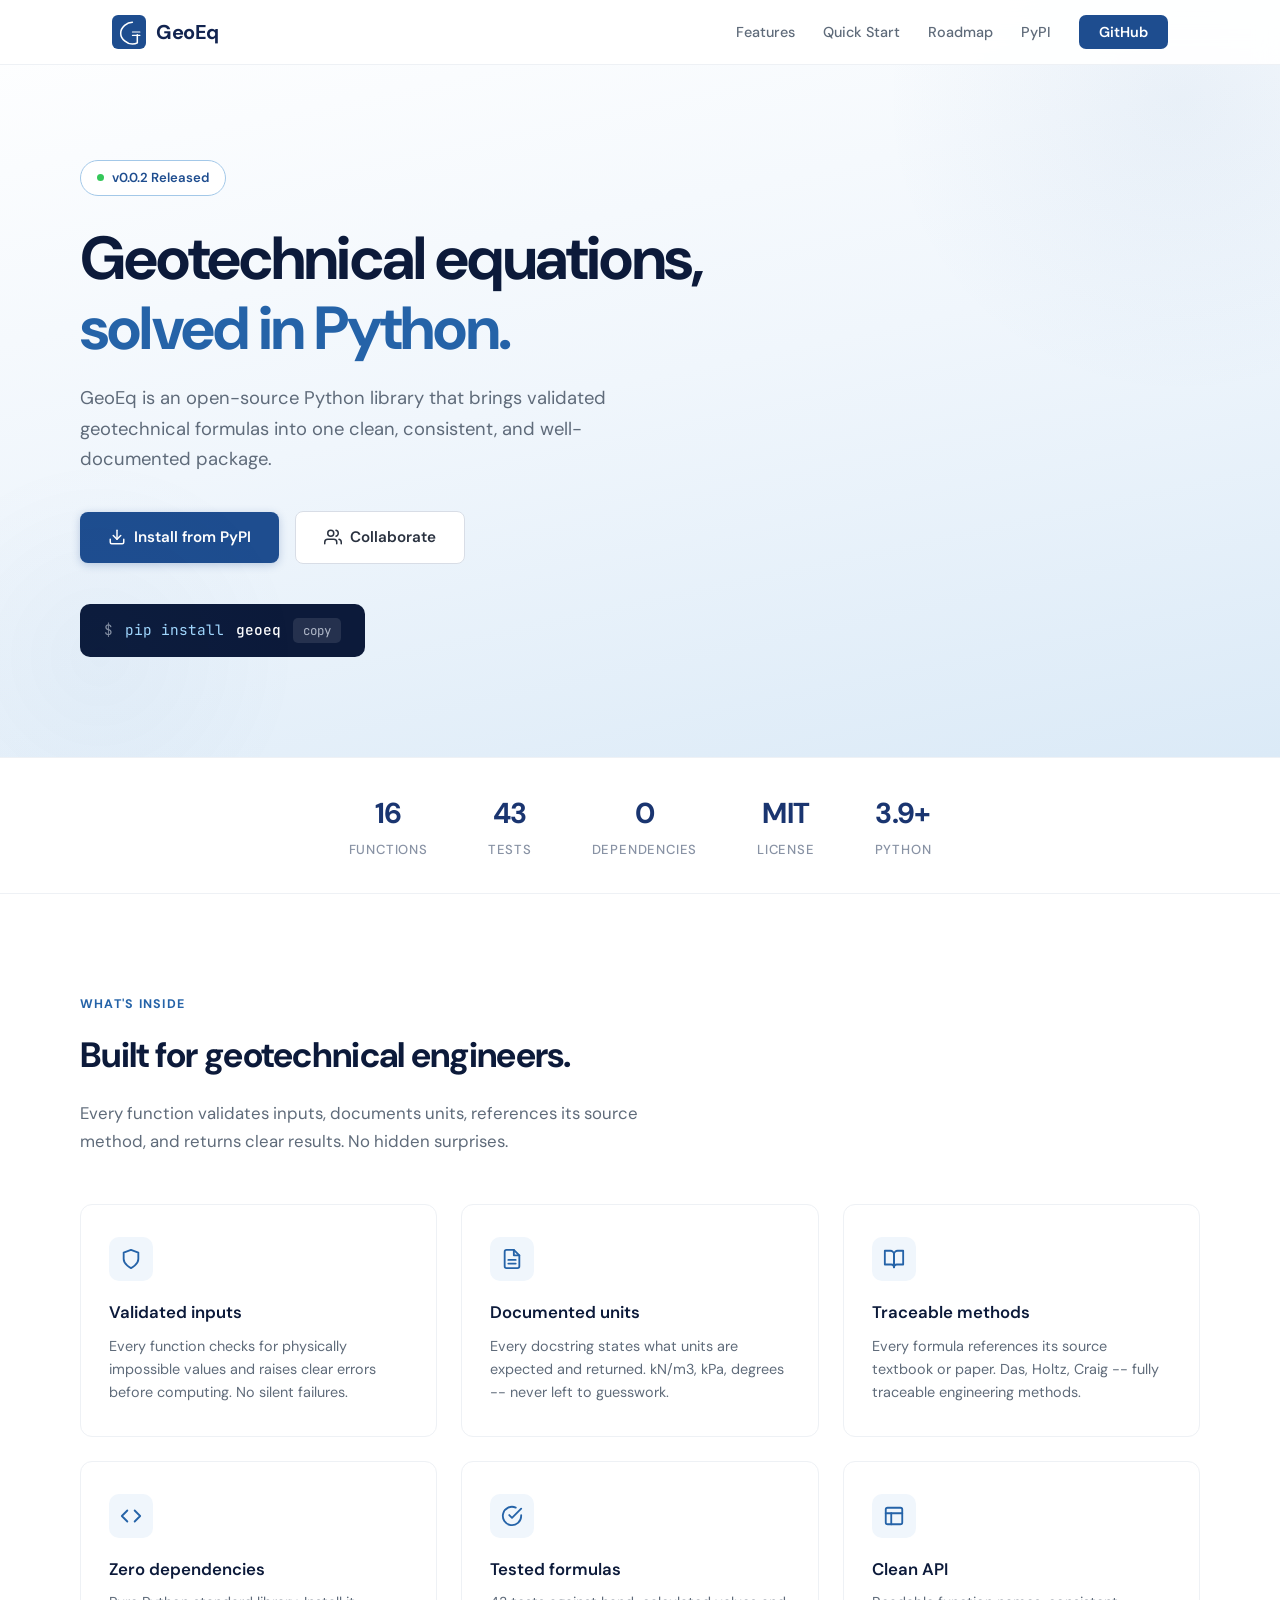
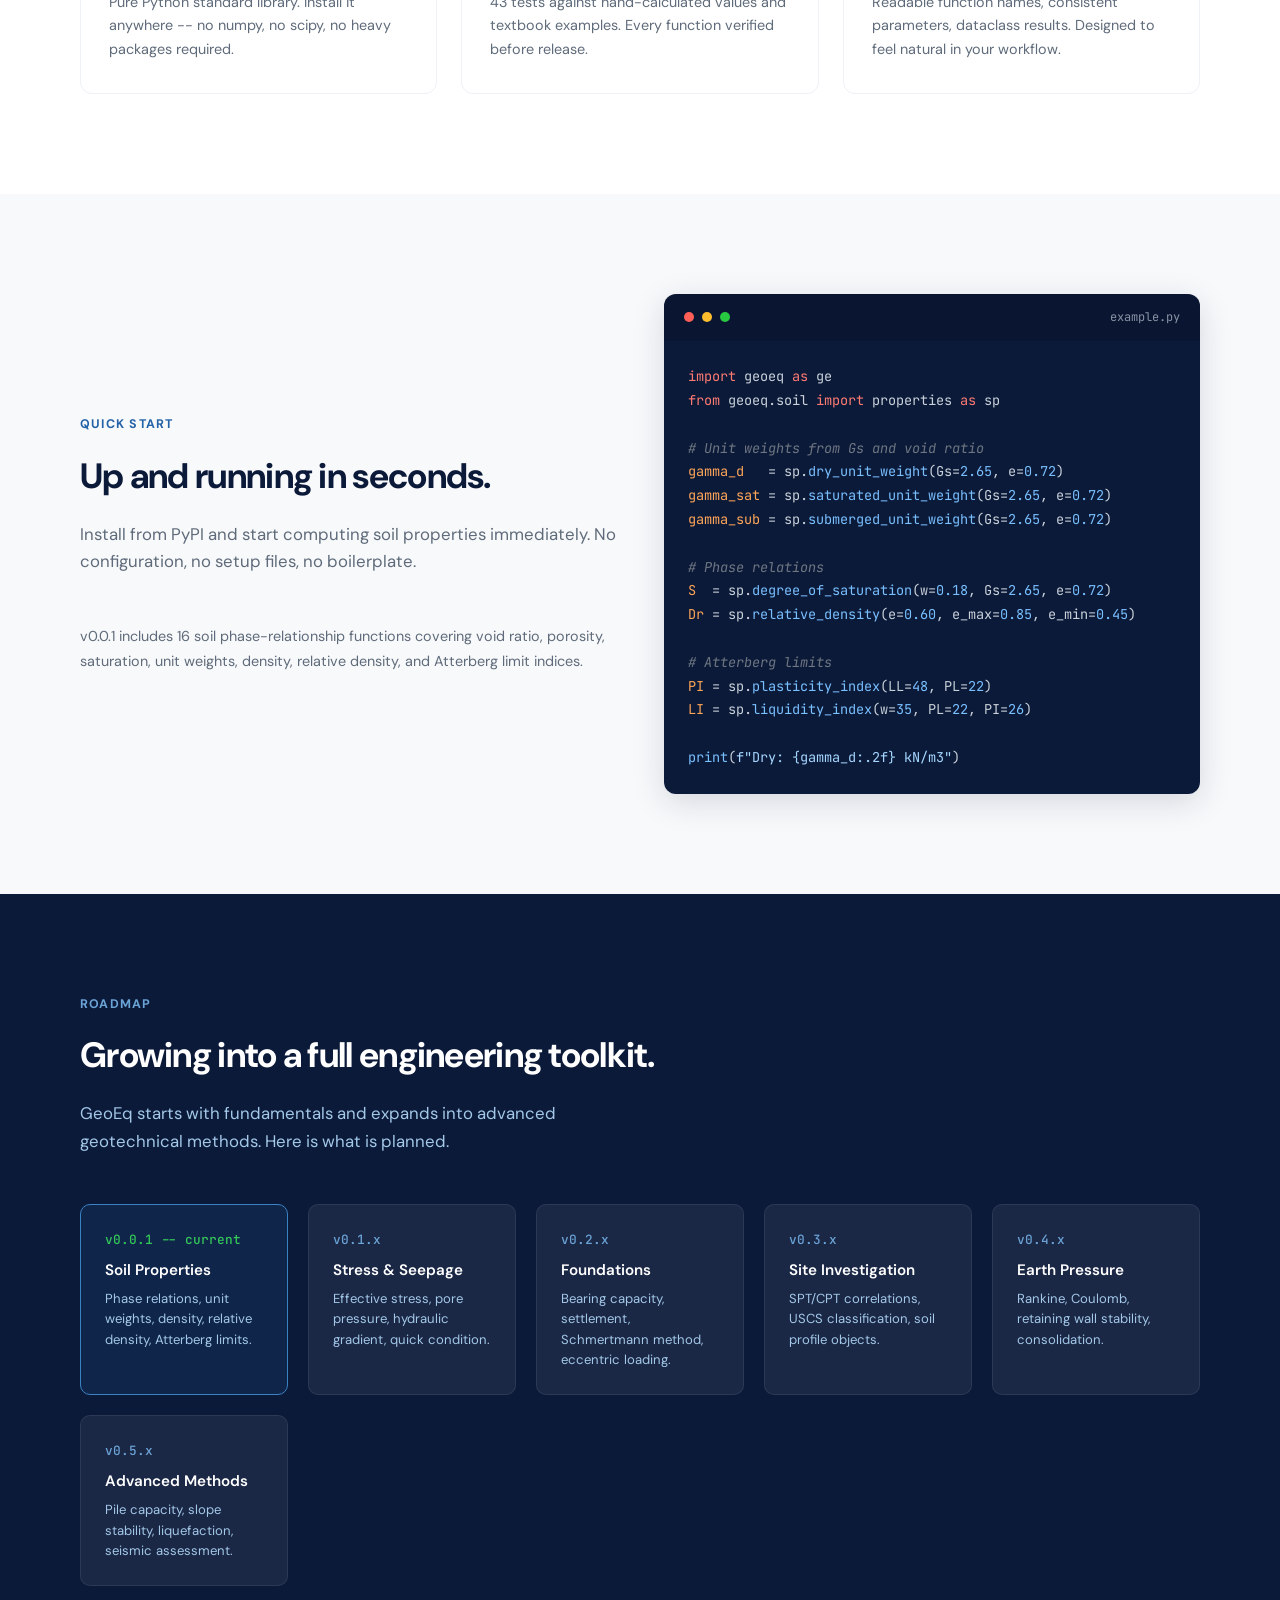
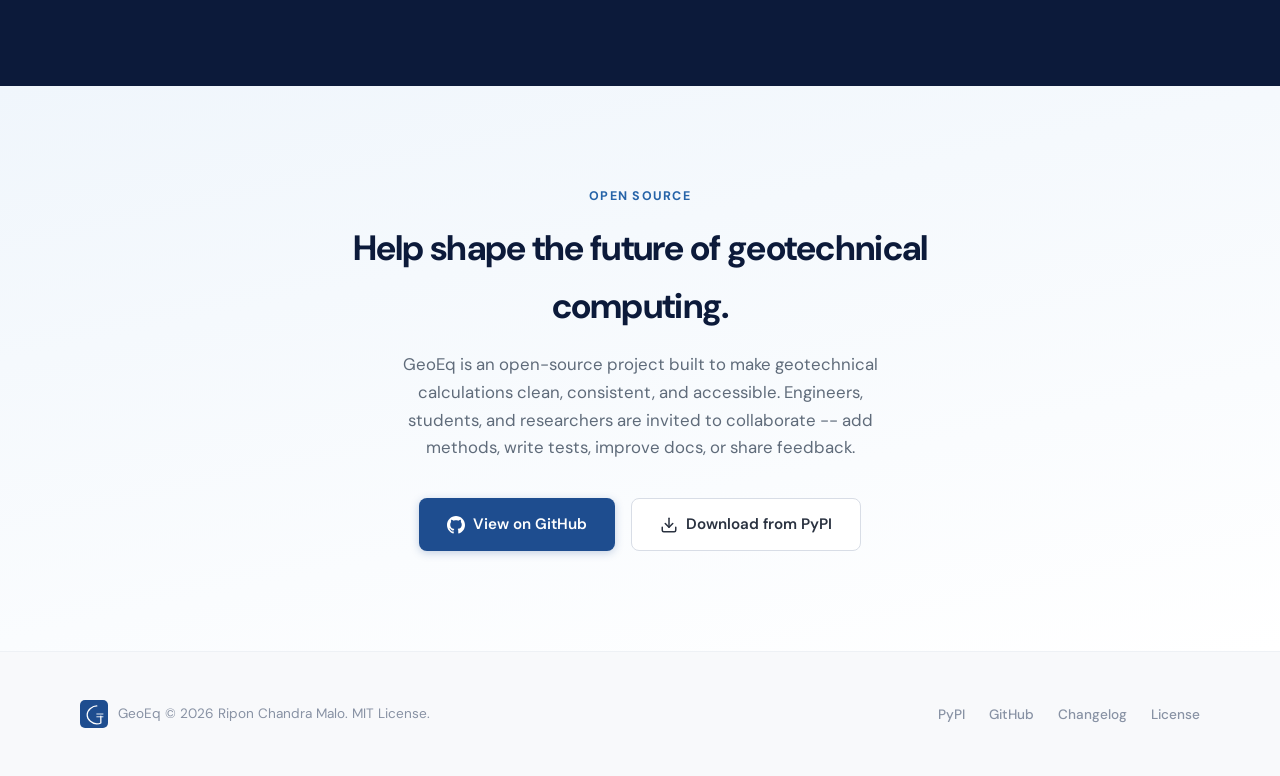
==== index.html @ ddcec837 "Add files via upload" ====
<!DOCTYPE html>
<html lang="en">

<head>
    <meta charset="UTF-8">
    <meta name="viewport" content="width=device-width, initial-scale=1.0">
    <title>GeoEq - Geotechnical Engineering Calculations for Python</title>
    <meta name="description"
        content="GeoEq is an open-source Python library for geotechnical engineering calculations. Soil properties, bearing capacity, settlement, and more.">
    <link rel="preconnect" href="https://fonts.googleapis.com">
    <link rel="preconnect" href="https://fonts.gstatic.com" crossorigin>
    <link
        href="https://fonts.googleapis.com/css2?family=DM+Sans:ital,opsz,wght@0,9..40,300;0,9..40,400;0,9..40,500;0,9..40,600;0,9..40,700;1,9..40,400&family=JetBrains+Mono:wght@400;500&display=swap"
        rel="stylesheet">
    <style>
        *,
        *::before,
        *::after {
            margin: 0;
            padding: 0;
            box-sizing: border-box;
        }

        :root {
            --blue-900: #0c1a3a;
            --blue-800: #122450;
            --blue-700: #1a3570;
            --blue-600: #1e4d8f;
            --blue-500: #2563a8;
            --blue-400: #3b82c4;
            --blue-300: #6ba3d6;
            --blue-200: #a3c8e8;
            --blue-100: #dbeaf7;
            --blue-50: #f0f6fc;
            --white: #ffffff;
            --gray-50: #f8f9fb;
            --gray-100: #eef1f5;
            --gray-200: #d8dde6;
            --gray-300: #b0b8c8;
            --gray-400: #8892a4;
            --gray-500: #5f6b7a;
            --gray-600: #3d4856;
            --gray-700: #2a3240;
            --gray-800: #1a2030;
            --accent: #e8a825;
            --font-body: 'DM Sans', sans-serif;
            --font-mono: 'JetBrains Mono', monospace;
        }

        html {
            scroll-behavior: smooth;
        }

        body {
            font-family: var(--font-body);
            color: var(--gray-700);
            background: var(--white);
            line-height: 1.65;
            -webkit-font-smoothing: antialiased;
        }

        /* ---- NAV ---- */
        .nav {
            position: fixed;
            top: 0;
            left: 0;
            right: 0;
            z-index: 100;
            background: rgba(255, 255, 255, 0.92);
            backdrop-filter: blur(12px);
            border-bottom: 1px solid var(--gray-100);
            transition: box-shadow 0.3s;
        }

        .nav.scrolled {
            box-shadow: 0 1px 12px rgba(0, 0, 0, 0.06);
        }

        .nav-inner {
            max-width: 1120px;
            margin: 0 auto;
            padding: 0 32px;
            height: 64px;
            display: flex;
            align-items: center;
            justify-content: space-between;
        }

        .nav-logo {
            display: flex;
            align-items: center;
            gap: 10px;
            text-decoration: none;
            color: var(--blue-800);
        }

        .nav-logo-icon {
            width: 34px;
            height: 34px;
        }

        .nav-logo-text {
            font-size: 1.25rem;
            font-weight: 700;
            letter-spacing: -0.02em;
        }

        .nav-links {
            display: flex;
            align-items: center;
            gap: 28px;
            list-style: none;
        }

        .nav-links a {
            text-decoration: none;
            color: var(--gray-500);
            font-size: 0.9rem;
            font-weight: 500;
            transition: color 0.2s;
        }

        .nav-links a:hover {
            color: var(--blue-600);
        }

        .nav-links .btn-nav {
            background: var(--blue-600);
            color: var(--white);
            padding: 8px 20px;
            border-radius: 7px;
            font-weight: 600;
            transition: background 0.2s;
        }

        .nav-links .btn-nav:hover {
            background: var(--blue-700);
            color: var(--white);
        }

        .mobile-toggle {
            display: none;
            background: none;
            border: none;
            cursor: pointer;
            padding: 8px;
        }

        .mobile-toggle span {
            display: block;
            width: 22px;
            height: 2px;
            background: var(--gray-600);
            margin: 5px 0;
            transition: 0.3s;
        }

        /* ---- HERO ---- */
        .hero {
            padding: 160px 32px 100px;
            background: linear-gradient(168deg, var(--white) 0%, var(--blue-50) 50%, var(--blue-100) 100%);
            position: relative;
            overflow: hidden;
        }

        .hero::before {
            content: '';
            position: absolute;
            top: -200px;
            right: -200px;
            width: 600px;
            height: 600px;
            background: radial-gradient(circle, rgba(37, 99, 168, 0.06) 0%, transparent 70%);
            pointer-events: none;
        }

        .hero::after {
            content: '';
            position: absolute;
            bottom: -100px;
            left: -100px;
            width: 400px;
            height: 400px;
            background: radial-gradient(circle, rgba(37, 99, 168, 0.04) 0%, transparent 70%);
            pointer-events: none;
        }

        .hero-inner {
            max-width: 1120px;
            margin: 0 auto;
            position: relative;
        }

        .hero-badge {
            display: inline-flex;
            align-items: center;
            gap: 8px;
            background: var(--white);
            border: 1px solid var(--blue-200);
            color: var(--blue-600);
            font-size: 0.82rem;
            font-weight: 600;
            padding: 6px 16px;
            border-radius: 100px;
            margin-bottom: 28px;
            animation: fadeUp 0.6s ease both;
        }

        .hero-badge .dot {
            width: 7px;
            height: 7px;
            background: #34c759;
            border-radius: 50%;
            animation: pulse 2s infinite;
        }

        @keyframes pulse {

            0%,
            100% {
                opacity: 1;
            }

            50% {
                opacity: 0.4;
            }
        }

        .hero h1 {
            font-size: clamp(2.4rem, 5vw, 3.8rem);
            font-weight: 700;
            color: var(--blue-900);
            line-height: 1.15;
            letter-spacing: -0.03em;
            max-width: 700px;
            margin-bottom: 20px;
            animation: fadeUp 0.6s 0.1s ease both;
        }

        .hero h1 span {
            color: var(--blue-500);
        }

        .hero-sub {
            font-size: 1.15rem;
            color: var(--gray-500);
            max-width: 540px;
            margin-bottom: 36px;
            animation: fadeUp 0.6s 0.2s ease both;
        }

        .hero-actions {
            display: flex;
            align-items: center;
            gap: 16px;
            flex-wrap: wrap;
            animation: fadeUp 0.6s 0.3s ease both;
        }

        .btn {
            display: inline-flex;
            align-items: center;
            gap: 8px;
            padding: 13px 28px;
            border-radius: 8px;
            font-family: var(--font-body);
            font-size: 0.95rem;
            font-weight: 600;
            text-decoration: none;
            cursor: pointer;
            border: none;
            transition: all 0.2s;
        }

        .btn-primary {
            background: var(--blue-600);
            color: var(--white);
            box-shadow: 0 2px 8px rgba(30, 77, 143, 0.25);
        }

        .btn-primary:hover {
            background: var(--blue-700);
            box-shadow: 0 4px 16px rgba(30, 77, 143, 0.3);
            transform: translateY(-1px);
        }

        .btn-secondary {
            background: var(--white);
            color: var(--gray-700);
            border: 1px solid var(--gray-200);
        }

        .btn-secondary:hover {
            border-color: var(--blue-300);
            color: var(--blue-600);
        }

        .btn svg {
            width: 18px;
            height: 18px;
        }

        .hero-install {
            margin-top: 40px;
            animation: fadeUp 0.6s 0.4s ease both;
        }

        .install-box {
            display: inline-flex;
            align-items: center;
            gap: 12px;
            background: var(--blue-900);
            color: var(--blue-200);
            padding: 14px 24px;
            border-radius: 10px;
            font-family: var(--font-mono);
            font-size: 0.9rem;
            cursor: pointer;
            transition: all 0.2s;
            position: relative;
        }

        .install-box:hover {
            background: var(--blue-800);
        }

        .install-box .prompt {
            color: var(--gray-400);
            user-select: none;
        }

        .install-box .cmd {
            color: #a3d9ff;
        }

        .install-box .pkg {
            color: var(--white);
            font-weight: 500;
        }

        .copy-btn {
            background: rgba(255, 255, 255, 0.1);
            border: none;
            color: var(--gray-300);
            padding: 4px 10px;
            border-radius: 5px;
            font-family: var(--font-mono);
            font-size: 0.78rem;
            cursor: pointer;
            transition: all 0.2s;
        }

        .copy-btn:hover {
            background: rgba(255, 255, 255, 0.2);
            color: var(--white);
        }

        .copy-btn.copied {
            color: #34c759;
        }

        /* ---- STATS BAR ---- */
        .stats-bar {
            background: var(--white);
            border-top: 1px solid var(--gray-100);
            border-bottom: 1px solid var(--gray-100);
            padding: 32px;
        }

        .stats-inner {
            max-width: 1120px;
            margin: 0 auto;
            display: flex;
            justify-content: center;
            gap: 60px;
            flex-wrap: wrap;
        }

        .stat-item {
            text-align: center;
        }

        .stat-value {
            font-size: 1.8rem;
            font-weight: 700;
            color: var(--blue-700);
            letter-spacing: -0.02em;
        }

        .stat-label {
            font-size: 0.82rem;
            color: var(--gray-400);
            font-weight: 500;
            margin-top: 2px;
            text-transform: uppercase;
            letter-spacing: 0.06em;
        }

        /* ---- SECTIONS ---- */
        .section {
            padding: 100px 32px;
        }

        .section-inner {
            max-width: 1120px;
            margin: 0 auto;
        }

        .section-label {
            font-size: 0.78rem;
            font-weight: 700;
            color: var(--blue-500);
            text-transform: uppercase;
            letter-spacing: 0.1em;
            margin-bottom: 12px;
        }

        .section-title {
            font-size: clamp(1.6rem, 3vw, 2.2rem);
            font-weight: 700;
            color: var(--blue-900);
            letter-spacing: -0.02em;
            margin-bottom: 16px;
        }

        .section-desc {
            font-size: 1.05rem;
            color: var(--gray-500);
            max-width: 580px;
            margin-bottom: 48px;
        }

        /* ---- CODE EXAMPLE ---- */
        .code-section {
            background: var(--gray-50);
        }

        .code-grid {
            display: grid;
            grid-template-columns: 1fr 1fr;
            gap: 48px;
            align-items: center;
        }

        .code-block {
            background: var(--blue-900);
            border-radius: 12px;
            overflow: hidden;
            box-shadow: 0 8px 32px rgba(12, 26, 58, 0.15);
        }

        .code-header {
            display: flex;
            align-items: center;
            gap: 8px;
            padding: 14px 20px;
            background: rgba(0, 0, 0, 0.15);
        }

        .code-dot {
            width: 10px;
            height: 10px;
            border-radius: 50%;
        }

        .code-dot.r {
            background: #ff5f57;
        }

        .code-dot.y {
            background: #ffbd2e;
        }

        .code-dot.g {
            background: #28c840;
        }

        .code-header span {
            margin-left: auto;
            font-family: var(--font-mono);
            font-size: 0.75rem;
            color: var(--gray-400);
        }

        .code-body {
            padding: 24px;
            font-family: var(--font-mono);
            font-size: 0.85rem;
            line-height: 1.75;
            color: #c9d1d9;
            overflow-x: auto;
        }

        .code-body .kw {
            color: #ff7b72;
        }

        .code-body .fn {
            color: #79c0ff;
        }

        .code-body .str {
            color: #a5d6ff;
        }

        .code-body .num {
            color: #79c0ff;
        }

        .code-body .cm {
            color: #6e7681;
            font-style: italic;
        }

        .code-body .op {
            color: #c9d1d9;
        }

        .code-body .var {
            color: #ffa657;
        }

        /* ---- FEATURES ---- */
        .features-grid {
            display: grid;
            grid-template-columns: repeat(3, 1fr);
            gap: 24px;
        }

        .feature-card {
            background: var(--white);
            border: 1px solid var(--gray-100);
            border-radius: 12px;
            padding: 32px 28px;
            transition: all 0.25s;
        }

        .feature-card:hover {
            border-color: var(--blue-200);
            box-shadow: 0 4px 20px rgba(37, 99, 168, 0.08);
            transform: translateY(-2px);
        }

        .feature-icon {
            width: 44px;
            height: 44px;
            background: var(--blue-50);
            border-radius: 10px;
            display: flex;
            align-items: center;
            justify-content: center;
            margin-bottom: 18px;
        }

        .feature-icon svg {
            width: 22px;
            height: 22px;
            color: var(--blue-500);
        }

        .feature-card h3 {
            font-size: 1.05rem;
            font-weight: 600;
            color: var(--blue-900);
            margin-bottom: 8px;
        }

        .feature-card p {
            font-size: 0.9rem;
            color: var(--gray-500);
            line-height: 1.6;
        }

        /* ---- ROADMAP ---- */
        .roadmap-section {
            background: var(--blue-900);
            color: var(--white);
        }

        .roadmap-section .section-label {
            color: var(--blue-300);
        }

        .roadmap-section .section-title {
            color: var(--white);
        }

        .roadmap-section .section-desc {
            color: var(--blue-200);
        }

        .roadmap-grid {
            display: grid;
            grid-template-columns: repeat(auto-fit, minmax(200px, 1fr));
            gap: 20px;
        }

        .roadmap-card {
            background: rgba(255, 255, 255, 0.06);
            border: 1px solid rgba(255, 255, 255, 0.08);
            border-radius: 10px;
            padding: 24px;
            transition: all 0.2s;
        }

        .roadmap-card:hover {
            background: rgba(255, 255, 255, 0.1);
        }

        .roadmap-version {
            font-family: var(--font-mono);
            font-size: 0.8rem;
            color: var(--blue-300);
            font-weight: 500;
            margin-bottom: 8px;
        }

        .roadmap-card h4 {
            font-size: 0.95rem;
            font-weight: 600;
            color: var(--white);
            margin-bottom: 6px;
        }

        .roadmap-card p {
            font-size: 0.82rem;
            color: var(--blue-200);
            line-height: 1.55;
        }

        .roadmap-card.active {
            border-color: var(--blue-400);
            background: rgba(37, 99, 168, 0.15);
        }

        .roadmap-card.active .roadmap-version {
            color: #34c759;
        }

        /* ---- CTA / COLLABORATE ---- */
        .cta-section {
            background: linear-gradient(168deg, var(--blue-50) 0%, var(--white) 100%);
            text-align: center;
        }

        .cta-section .section-title {
            max-width: 600px;
            margin: 0 auto 16px;
        }

        .cta-section .section-desc {
            max-width: 520px;
            margin: 0 auto 36px;
        }

        .cta-actions {
            display: flex;
            justify-content: center;
            gap: 16px;
            flex-wrap: wrap;
        }

        /* ---- FOOTER ---- */
        .footer {
            background: var(--gray-50);
            border-top: 1px solid var(--gray-100);
            padding: 48px 32px;
        }

        .footer-inner {
            max-width: 1120px;
            margin: 0 auto;
            display: flex;
            justify-content: space-between;
            align-items: center;
            flex-wrap: wrap;
            gap: 20px;
        }

        .footer-left {
            display: flex;
            align-items: center;
            gap: 10px;
        }

        .footer-left svg {
            width: 28px;
            height: 28px;
        }

        .footer-text {
            font-size: 0.85rem;
            color: var(--gray-400);
        }

        .footer-links {
            display: flex;
            gap: 24px;
            list-style: none;
        }

        .footer-links a {
            text-decoration: none;
            color: var(--gray-400);
            font-size: 0.85rem;
            font-weight: 500;
            transition: color 0.2s;
        }

        .footer-links a:hover {
            color: var(--blue-600);
        }

        /* ---- ANIMATIONS ---- */
        @keyframes fadeUp {
            from {
                opacity: 0;
                transform: translateY(20px);
            }

            to {
                opacity: 1;
                transform: translateY(0);
            }
        }

        .fade-in {
            opacity: 0;
            transform: translateY(24px);
            transition: opacity 0.6s ease, transform 0.6s ease;
        }

        .fade-in.visible {
            opacity: 1;
            transform: translateY(0);
        }

        /* ---- RESPONSIVE ---- */
        @media (max-width: 900px) {
            .code-grid {
                grid-template-columns: 1fr;
            }

            .features-grid {
                grid-template-columns: 1fr 1fr;
            }

            .stats-inner {
                gap: 32px;
            }
        }

        @media (max-width: 640px) {
            .nav-links {
                display: none;
            }

            .mobile-toggle {
                display: block;
            }

            .nav-links.open {
                display: flex;
                flex-direction: column;
                position: absolute;
                top: 64px;
                left: 0;
                right: 0;
                background: var(--white);
                border-bottom: 1px solid var(--gray-100);
                padding: 20px 32px;
                gap: 16px;
                box-shadow: 0 8px 24px rgba(0, 0, 0, 0.06);
            }

            .hero {
                padding: 130px 24px 80px;
            }

            .section {
                padding: 64px 24px;
            }

            .features-grid {
                grid-template-columns: 1fr;
            }

            .hero-actions {
                flex-direction: column;
                align-items: flex-start;
            }
        }
    </style>
</head>

<body>

    <!-- NAV -->
    <nav class="nav" id="nav">
        <div class="nav-inner">
            <a href="#" class="nav-logo">
                <svg class="nav-logo-icon" viewBox="0 0 512 512" fill="none" xmlns="http://www.w3.org/2000/svg">
                    <rect id="background" x="0" y="0" width="512" height="512" rx="91" ry="91" fill="#1e4d8f" />
                    <path id="letter-G"
                        d="M 307,108 C 230,108  131,182  131,273 C 131,364  230,438  307,438 C 352,438  381,420  381,420 L 381,296"
                        fill="none" stroke="#ffffff" stroke-width="23" stroke-linecap="round" stroke-linejoin="round" />
                    <line id="equals-top" x1="307" y1="256" x2="420" y2="256" stroke="#ffffff" stroke-width="16"
                        stroke-linecap="round" />
                    <line id="equals-bottom" x1="307" y1="307" x2="420" y2="307" stroke="#ffffff" stroke-width="16"
                        stroke-linecap="round" />
                </svg>
                <span class="nav-logo-text">GeoEq</span>
            </a>
            <ul class="nav-links" id="navLinks">
                <li><a href="#features">Features</a></li>
                <li><a href="#quickstart">Quick Start</a></li>
                <li><a href="#roadmap">Roadmap</a></li>
                <li><a href="https://pypi.org/project/geoeq/" target="_blank">PyPI</a></li>
                <li><a href="https://github.com/geoeq/geoeq" target="_blank" class="btn-nav">GitHub</a></li>
            </ul>
            <button class="mobile-toggle" id="mobileToggle" aria-label="Menu">
                <span></span><span></span><span></span>
            </button>
        </div>
    </nav>

    <!-- HERO -->
    <section class="hero">
        <div class="hero-inner">
            <div class="hero-badge"><span class="dot"></span> v0.0.2 Released</div>
            <h1>Geotechnical equations,<br><span>solved in Python.</span></h1>
            <p class="hero-sub">GeoEq is an open-source Python library that brings validated geotechnical formulas into
                one clean, consistent, and well-documented package.</p>
            <div class="hero-actions">
                <a href="https://pypi.org/project/geoeq/" target="_blank" class="btn btn-primary">
                    <svg viewBox="0 0 24 24" fill="none" stroke="currentColor" stroke-width="2" stroke-linecap="round"
                        stroke-linejoin="round">
                        <path d="M21 15v4a2 2 0 0 1-2 2H5a2 2 0 0 1-2-2v-4" />
                        <polyline points="7 10 12 15 17 10" />
                        <line x1="12" y1="15" x2="12" y2="3" />
                    </svg>
                    Install from PyPI
                </a>
                <a href="#collaborate" class="btn btn-secondary">
                    <svg viewBox="0 0 24 24" fill="none" stroke="currentColor" stroke-width="2" stroke-linecap="round"
                        stroke-linejoin="round">
                        <path d="M17 21v-2a4 4 0 0 0-4-4H5a4 4 0 0 0-4 4v2" />
                        <circle cx="9" cy="7" r="4" />
                        <path d="M23 21v-2a4 4 0 0 0-3-3.87" />
                        <path d="M16 3.13a4 4 0 0 1 0 7.75" />
                    </svg>
                    Collaborate
                </a>
            </div>
            <div class="hero-install">
                <div class="install-box" id="installBox" title="Click to copy">
                    <span class="prompt">$</span>
                    <span class="cmd">pip install</span>
                    <span class="pkg">geoeq</span>
                    <button class="copy-btn" id="copyBtn">copy</button>
                </div>
            </div>
        </div>
    </section>

    <!-- STATS -->
    <div class="stats-bar">
        <div class="stats-inner">
            <div class="stat-item">
                <div class="stat-value">16</div>
                <div class="stat-label">Functions</div>
            </div>
            <div class="stat-item">
                <div class="stat-value">43</div>
                <div class="stat-label">Tests</div>
            </div>
            <div class="stat-item">
                <div class="stat-value">0</div>
                <div class="stat-label">Dependencies</div>
            </div>
            <div class="stat-item">
                <div class="stat-value">MIT</div>
                <div class="stat-label">License</div>
            </div>
            <div class="stat-item">
                <div class="stat-value">3.9+</div>
                <div class="stat-label">Python</div>
            </div>
        </div>
    </div>

    <!-- FEATURES -->
    <section class="section" id="features">
        <div class="section-inner">
            <div class="section-label">What's inside</div>
            <h2 class="section-title">Built for geotechnical engineers.</h2>
            <p class="section-desc">Every function validates inputs, documents units, references its source method, and
                returns clear results. No hidden surprises.</p>
            <div class="features-grid">
                <div class="feature-card fade-in">
                    <div class="feature-icon">
                        <svg viewBox="0 0 24 24" fill="none" stroke="currentColor" stroke-width="2"
                            stroke-linecap="round" stroke-linejoin="round">
                            <path d="M12 22s8-4 8-10V5l-8-3-8 3v7c0 6 8 10 8 10z" />
                        </svg>
                    </div>
                    <h3>Validated inputs</h3>
                    <p>Every function checks for physically impossible values and raises clear errors before computing.
                        No silent failures.</p>
                </div>
                <div class="feature-card fade-in">
                    <div class="feature-icon">
                        <svg viewBox="0 0 24 24" fill="none" stroke="currentColor" stroke-width="2"
                            stroke-linecap="round" stroke-linejoin="round">
                            <path d="M14 2H6a2 2 0 0 0-2 2v16a2 2 0 0 0 2 2h12a2 2 0 0 0 2-2V8z" />
                            <polyline points="14 2 14 8 20 8" />
                            <line x1="16" y1="13" x2="8" y2="13" />
                            <line x1="16" y1="17" x2="8" y2="17" />
                        </svg>
                    </div>
                    <h3>Documented units</h3>
                    <p>Every docstring states what units are expected and returned. kN/m3, kPa, degrees -- never left to
                        guesswork.</p>
                </div>
                <div class="feature-card fade-in">
                    <div class="feature-icon">
                        <svg viewBox="0 0 24 24" fill="none" stroke="currentColor" stroke-width="2"
                            stroke-linecap="round" stroke-linejoin="round">
                            <path d="M2 3h6a4 4 0 0 1 4 4v14a3 3 0 0 0-3-3H2z" />
                            <path d="M22 3h-6a4 4 0 0 0-4 4v14a3 3 0 0 1 3-3h7z" />
                        </svg>
                    </div>
                    <h3>Traceable methods</h3>
                    <p>Every formula references its source textbook or paper. Das, Holtz, Craig -- fully traceable
                        engineering methods.</p>
                </div>
                <div class="feature-card fade-in">
                    <div class="feature-icon">
                        <svg viewBox="0 0 24 24" fill="none" stroke="currentColor" stroke-width="2"
                            stroke-linecap="round" stroke-linejoin="round">
                            <polyline points="16 18 22 12 16 6" />
                            <polyline points="8 6 2 12 8 18" />
                        </svg>
                    </div>
                    <h3>Zero dependencies</h3>
                    <p>Pure Python standard library. Install it anywhere -- no numpy, no scipy, no heavy packages
                        required.</p>
                </div>
                <div class="feature-card fade-in">
                    <div class="feature-icon">
                        <svg viewBox="0 0 24 24" fill="none" stroke="currentColor" stroke-width="2"
                            stroke-linecap="round" stroke-linejoin="round">
                            <path d="M22 11.08V12a10 10 0 1 1-5.93-9.14" />
                            <polyline points="22 4 12 14.01 9 11.01" />
                        </svg>
                    </div>
                    <h3>Tested formulas</h3>
                    <p>43 tests against hand-calculated values and textbook examples. Every function verified before
                        release.</p>
                </div>
                <div class="feature-card fade-in">
                    <div class="feature-icon">
                        <svg viewBox="0 0 24 24" fill="none" stroke="currentColor" stroke-width="2"
                            stroke-linecap="round" stroke-linejoin="round">
                            <rect x="3" y="3" width="18" height="18" rx="2" ry="2" />
                            <line x1="3" y1="9" x2="21" y2="9" />
                            <line x1="9" y1="21" x2="9" y2="9" />
                        </svg>
                    </div>
                    <h3>Clean API</h3>
                    <p>Readable function names, consistent parameters, dataclass results. Designed to feel natural in
                        your workflow.</p>
                </div>
            </div>
        </div>
    </section>

    <!-- CODE EXAMPLE -->
    <section class="section code-section" id="quickstart">
        <div class="section-inner">
            <div class="code-grid">
                <div>
                    <div class="section-label">Quick start</div>
                    <h2 class="section-title">Up and running in seconds.</h2>
                    <p class="section-desc">Install from PyPI and start computing soil properties immediately. No
                        configuration, no setup files, no boilerplate.</p>
                    <p style="font-size:0.9rem; color:var(--gray-500); line-height:1.7;">
                        v0.0.1 includes 16 soil phase-relationship functions covering void ratio, porosity, saturation,
                        unit weights, density, relative density, and Atterberg limit indices.
                    </p>
                </div>
                <div class="code-block fade-in">
                    <div class="code-header">
                        <div class="code-dot r"></div>
                        <div class="code-dot y"></div>
                        <div class="code-dot g"></div>
                        <span>example.py</span>
                    </div>
                    <pre
                        class="code-body"><span class="kw">import</span> geoeq <span class="kw">as</span> ge
<span class="kw">from</span> geoeq.soil <span class="kw">import</span> properties <span class="kw">as</span> sp

<span class="cm"># Unit weights from Gs and void ratio</span>
<span class="var">gamma_d</span>   <span class="op">=</span> sp.<span class="fn">dry_unit_weight</span>(Gs=<span class="num">2.65</span>, e=<span class="num">0.72</span>)
<span class="var">gamma_sat</span> <span class="op">=</span> sp.<span class="fn">saturated_unit_weight</span>(Gs=<span class="num">2.65</span>, e=<span class="num">0.72</span>)
<span class="var">gamma_sub</span> <span class="op">=</span> sp.<span class="fn">submerged_unit_weight</span>(Gs=<span class="num">2.65</span>, e=<span class="num">0.72</span>)

<span class="cm"># Phase relations</span>
<span class="var">S</span>  <span class="op">=</span> sp.<span class="fn">degree_of_saturation</span>(w=<span class="num">0.18</span>, Gs=<span class="num">2.65</span>, e=<span class="num">0.72</span>)
<span class="var">Dr</span> <span class="op">=</span> sp.<span class="fn">relative_density</span>(e=<span class="num">0.60</span>, e_max=<span class="num">0.85</span>, e_min=<span class="num">0.45</span>)

<span class="cm"># Atterberg limits</span>
<span class="var">PI</span> <span class="op">=</span> sp.<span class="fn">plasticity_index</span>(LL=<span class="num">48</span>, PL=<span class="num">22</span>)
<span class="var">LI</span> <span class="op">=</span> sp.<span class="fn">liquidity_index</span>(w=<span class="num">35</span>, PL=<span class="num">22</span>, PI=<span class="num">26</span>)

<span class="fn">print</span>(<span class="str">f"Dry: </span><span class="str">{gamma_d:.2f}</span> <span class="str">kN/m3"</span>)</pre>
                </div>
            </div>
        </div>
    </section>

    <!-- ROADMAP -->
    <section class="section roadmap-section" id="roadmap">
        <div class="section-inner">
            <div class="section-label">Roadmap</div>
            <h2 class="section-title">Growing into a full engineering toolkit.</h2>
            <p class="section-desc">GeoEq starts with fundamentals and expands into advanced geotechnical methods. Here
                is what is planned.</p>
            <div class="roadmap-grid">
                <div class="roadmap-card active">
                    <div class="roadmap-version">v0.0.1 -- current</div>
                    <h4>Soil Properties</h4>
                    <p>Phase relations, unit weights, density, relative density, Atterberg limits.</p>
                </div>
                <div class="roadmap-card">
                    <div class="roadmap-version">v0.1.x</div>
                    <h4>Stress &amp; Seepage</h4>
                    <p>Effective stress, pore pressure, hydraulic gradient, quick condition.</p>
                </div>
                <div class="roadmap-card">
                    <div class="roadmap-version">v0.2.x</div>
                    <h4>Foundations</h4>
                    <p>Bearing capacity, settlement, Schmertmann method, eccentric loading.</p>
                </div>
                <div class="roadmap-card">
                    <div class="roadmap-version">v0.3.x</div>
                    <h4>Site Investigation</h4>
                    <p>SPT/CPT correlations, USCS classification, soil profile objects.</p>
                </div>
                <div class="roadmap-card">
                    <div class="roadmap-version">v0.4.x</div>
                    <h4>Earth Pressure</h4>
                    <p>Rankine, Coulomb, retaining wall stability, consolidation.</p>
                </div>
                <div class="roadmap-card">
                    <div class="roadmap-version">v0.5.x</div>
                    <h4>Advanced Methods</h4>
                    <p>Pile capacity, slope stability, liquefaction, seismic assessment.</p>
                </div>
            </div>
        </div>
    </section>

    <!-- COLLABORATE CTA -->
    <section class="section cta-section" id="collaborate">
        <div class="section-inner">
            <div class="section-label">Open source</div>
            <h2 class="section-title">Help shape the future of geotechnical computing.</h2>
            <p class="section-desc">GeoEq is an open-source project built to make geotechnical calculations clean,
                consistent, and accessible. Engineers, students, and researchers are invited to collaborate -- add
                methods, write tests, improve docs, or share feedback.</p>
            <div class="cta-actions">
                <a href="https://github.com/geoeq/geoeq" target="_blank" class="btn btn-primary">
                    <svg viewBox="0 0 24 24" fill="currentColor">
                        <path
                            d="M12 0c-6.626 0-12 5.373-12 12 0 5.302 3.438 9.8 8.207 11.387.599.111.793-.261.793-.577v-2.234c-3.338.726-4.033-1.416-4.033-1.416-.546-1.387-1.333-1.756-1.333-1.756-1.089-.745.083-.729.083-.729 1.205.084 1.839 1.237 1.839 1.237 1.07 1.834 2.807 1.304 3.492.997.107-.775.418-1.305.762-1.604-2.665-.305-5.467-1.334-5.467-5.931 0-1.311.469-2.381 1.236-3.221-.124-.303-.535-1.524.117-3.176 0 0 1.008-.322 3.301 1.23.957-.266 1.983-.399 3.003-.404 1.02.005 2.047.138 3.006.404 2.291-1.552 3.297-1.23 3.297-1.23.653 1.653.242 2.874.118 3.176.77.84 1.235 1.911 1.235 3.221 0 4.609-2.807 5.624-5.479 5.921.43.372.823 1.102.823 2.222v3.293c0 .319.192.694.801.576 4.765-1.589 8.199-6.086 8.199-11.386 0-6.627-5.373-12-12-12z" />
                    </svg>
                    View on GitHub
                </a>
                <a href="https://pypi.org/project/geoeq/" target="_blank" class="btn btn-secondary">
                    <svg viewBox="0 0 24 24" fill="none" stroke="currentColor" stroke-width="2" stroke-linecap="round"
                        stroke-linejoin="round">
                        <path d="M21 15v4a2 2 0 0 1-2 2H5a2 2 0 0 1-2-2v-4" />
                        <polyline points="7 10 12 15 17 10" />
                        <line x1="12" y1="15" x2="12" y2="3" />
                    </svg>
                    Download from PyPI
                </a>
            </div>
        </div>
    </section>

    <!-- FOOTER -->
    <footer class="footer">
        <div class="footer-inner">
            <div class="footer-left">
                <svg viewBox="0 0 512 512" fill="none" xmlns="http://www.w3.org/2000/svg" style="width: 28px; height: 28px;">
                    <rect id="background" x="0" y="0" width="512" height="512" rx="91" ry="91" fill="#1e4d8f" />
                    <path id="letter-G"
                        d="M 307,108 C 230,108  131,182  131,273 C 131,364  230,438  307,438 C 352,438  381,420  381,420 L 381,296"
                        fill="none" stroke="#ffffff" stroke-width="23" stroke-linecap="round" stroke-linejoin="round" />
                    <line id="equals-top" x1="307" y1="256" x2="420" y2="256" stroke="#ffffff" stroke-width="16"
                        stroke-linecap="round" />
                    <line id="equals-bottom" x1="307" y1="307" x2="420" y2="307" stroke="#ffffff" stroke-width="16"
                        stroke-linecap="round" />
                </svg>
                <span class="footer-text">GeoEq &copy; 2026 Ripon Chandra Malo. MIT License.</span>
            </div>
            <ul class="footer-links">
                <li><a href="https://pypi.org/project/geoeq/" target="_blank">PyPI</a></li>
                <li><a href="https://github.com/geoeq/geoeq" target="_blank">GitHub</a></li>
                <li><a href="https://github.com/geoeq/geoeq/blob/main/CHANGELOG.md" target="_blank">Changelog</a></li>
                <li><a href="https://github.com/geoeq/geoeq/blob/main/LICENSE" target="_blank">License</a></li>
            </ul>
        </div>
    </footer>

    <script>
        // Nav scroll effect
        const nav = document.getElementById('nav');
        window.addEventListener('scroll', () => {
            nav.classList.toggle('scrolled', window.scrollY > 10);
        });

        // Mobile menu
        const mobileToggle = document.getElementById('mobileToggle');
        const navLinks = document.getElementById('navLinks');
        mobileToggle.addEventListener('click', () => {
            navLinks.classList.toggle('open');
        });
        navLinks.querySelectorAll('a').forEach(link => {
            link.addEventListener('click', () => navLinks.classList.remove('open'));
        });

        // Copy install command
        const installBox = document.getElementById('installBox');
        const copyBtn = document.getElementById('copyBtn');
        function copyInstall() {
            navigator.clipboard.writeText('pip install geoeq').then(() => {
                copyBtn.textContent = 'copied!';
                copyBtn.classList.add('copied');
                setTimeout(() => {
                    copyBtn.textContent = 'copy';
                    copyBtn.classList.remove('copied');
                }, 2000);
            });
        }
        installBox.addEventListener('click', copyInstall);

        // Scroll fade-in
        const observer = new IntersectionObserver((entries) => {
            entries.forEach(entry => {
                if (entry.isIntersecting) {
                    entry.target.classList.add('visible');
                }
            });
        }, { threshold: 0.1 });
        document.querySelectorAll('.fade-in').forEach(el => observer.observe(el));
    </script>
</body>

</html>
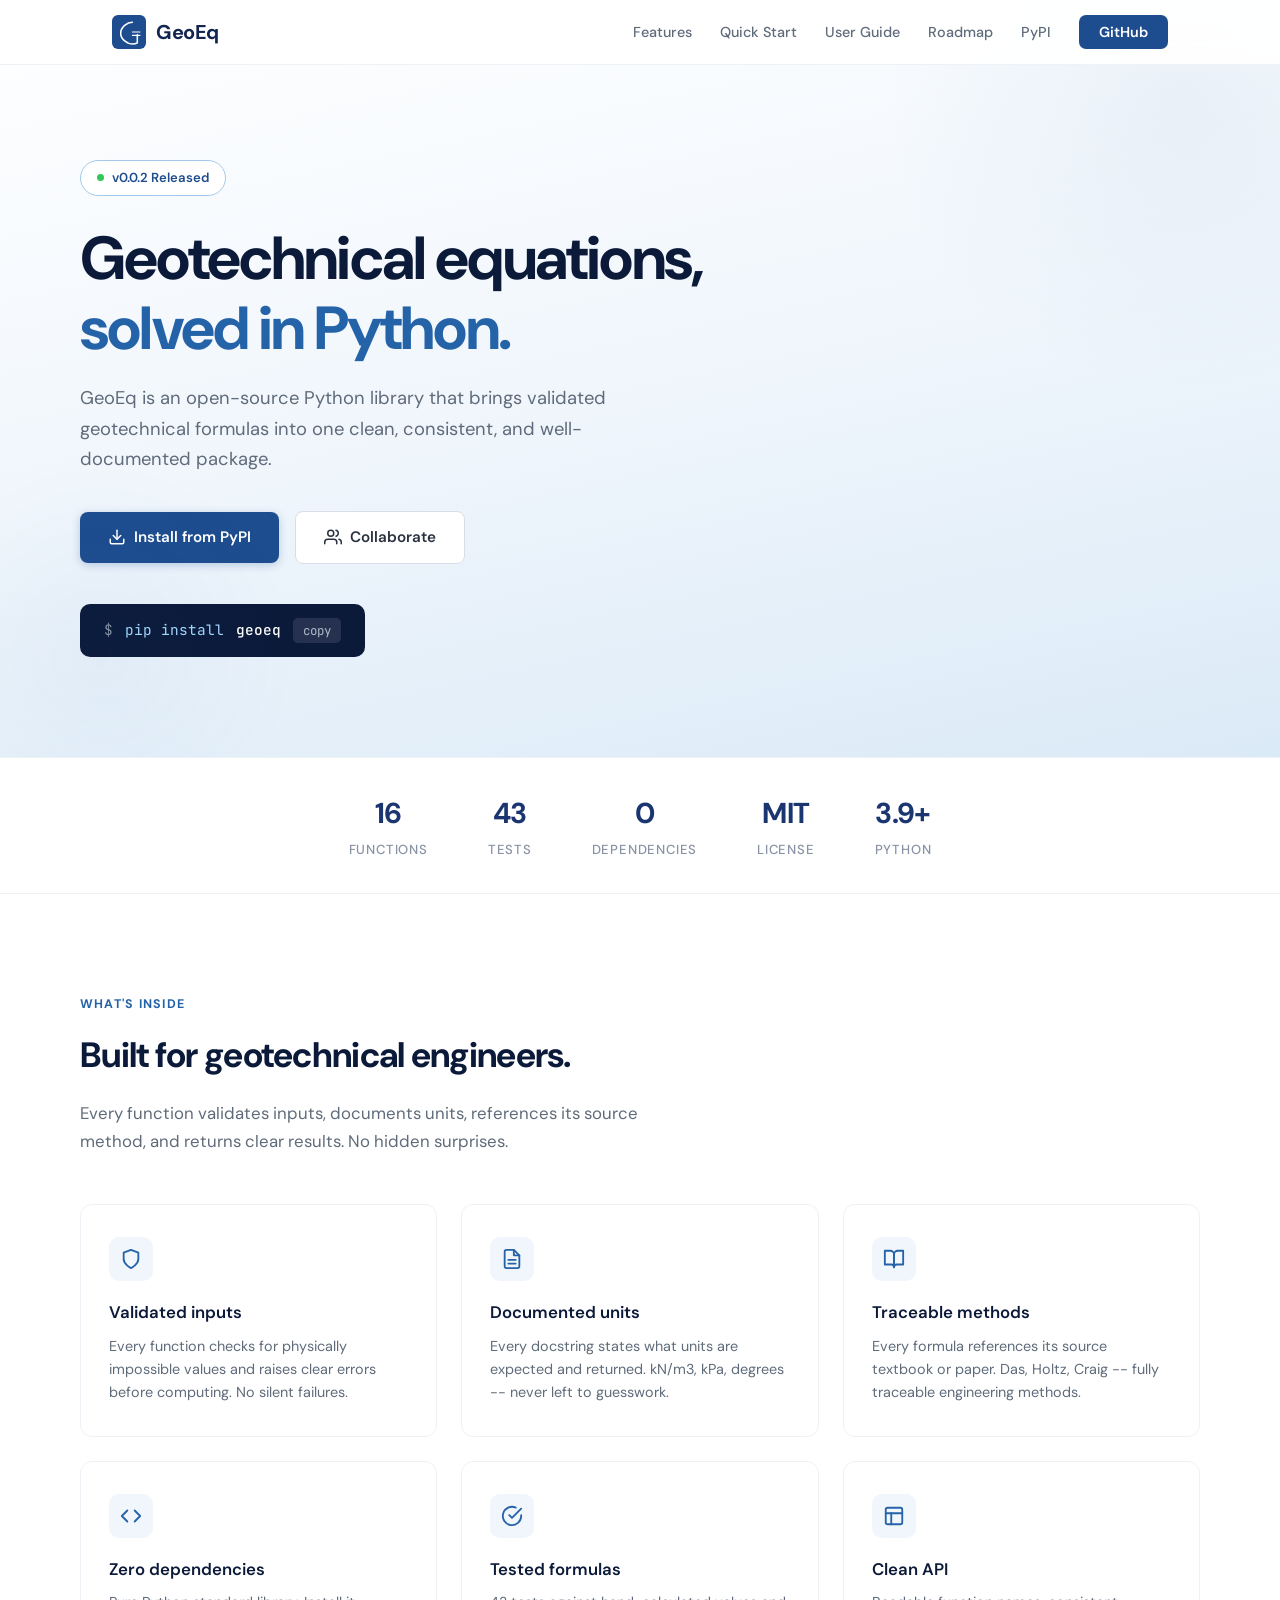
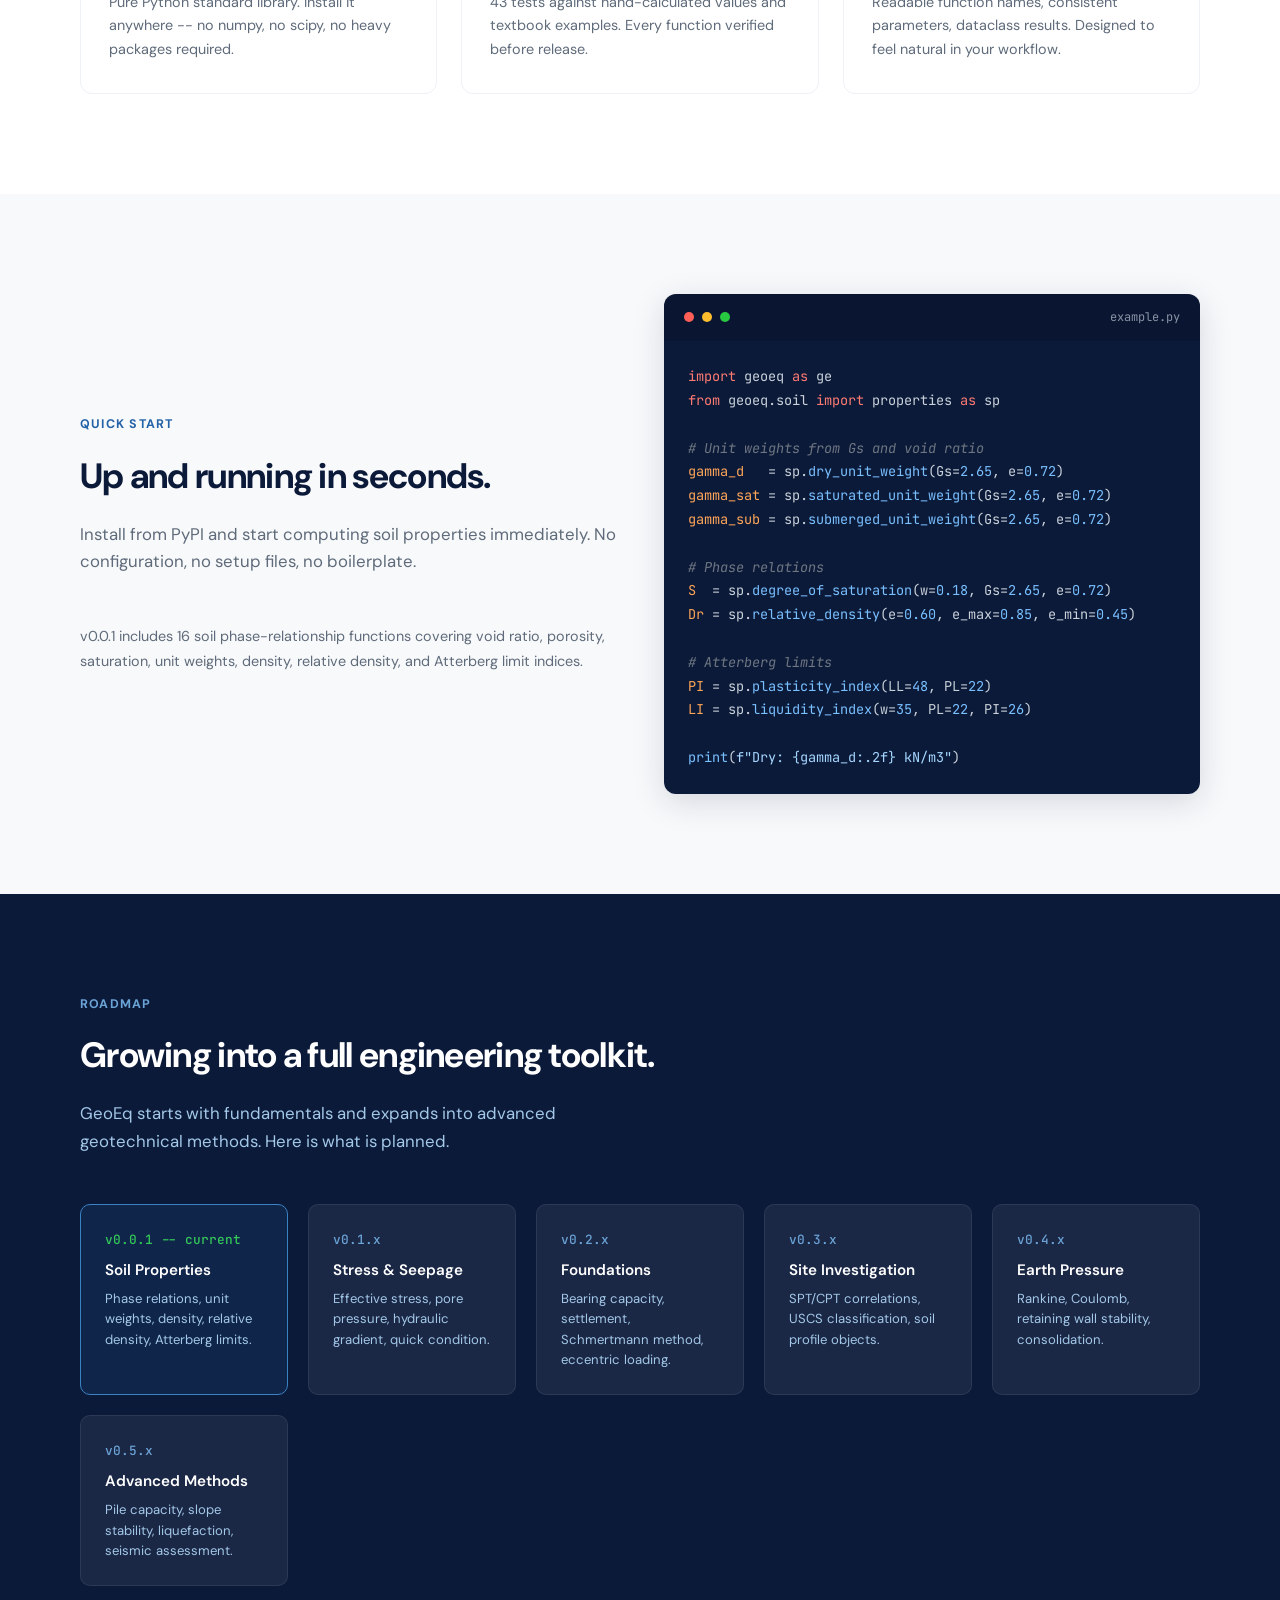
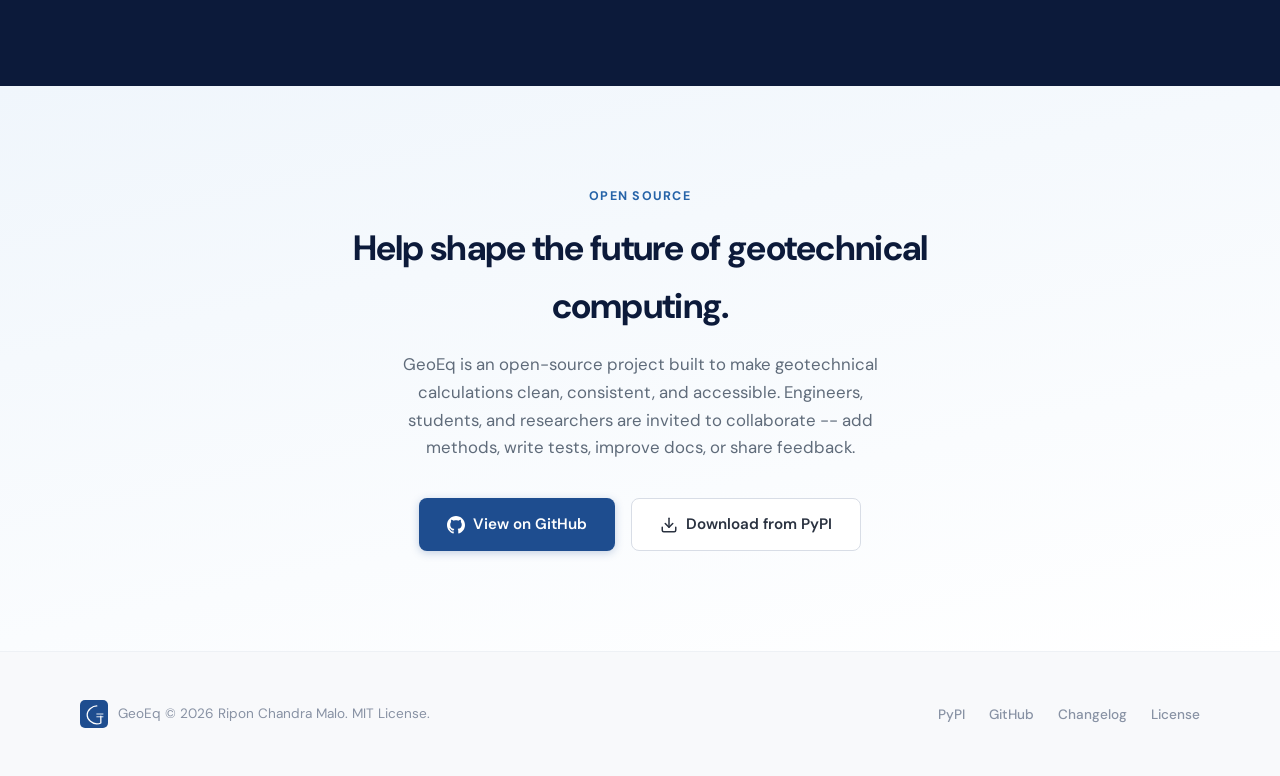
==== commit 91668ca3: "feat: implement professional user guide documentation system with dark mode and syntax highlighting" ====
--- a/index.html
+++ b/index.html
@@ -814,6 +814,7 @@
             <ul class="nav-links" id="navLinks">
                 <li><a href="#features">Features</a></li>
                 <li><a href="#quickstart">Quick Start</a></li>
+                <li><a href="user-guide.html">User Guide</a></li>
                 <li><a href="#roadmap">Roadmap</a></li>
                 <li><a href="https://pypi.org/project/geoeq/" target="_blank">PyPI</a></li>
                 <li><a href="https://github.com/geoeq/geoeq" target="_blank" class="btn-nav">GitHub</a></li>
@@ -1094,7 +1095,8 @@
     <footer class="footer">
         <div class="footer-inner">
             <div class="footer-left">
-                <svg viewBox="0 0 512 512" fill="none" xmlns="http://www.w3.org/2000/svg" style="width: 28px; height: 28px;">
+                <svg viewBox="0 0 512 512" fill="none" xmlns="http://www.w3.org/2000/svg"
+                    style="width: 28px; height: 28px;">
                     <rect id="background" x="0" y="0" width="512" height="512" rx="91" ry="91" fill="#1e4d8f" />
                     <path id="letter-G"
                         d="M 307,108 C 230,108  131,182  131,273 C 131,364  230,438  307,438 C 352,438  381,420  381,420 L 381,296"
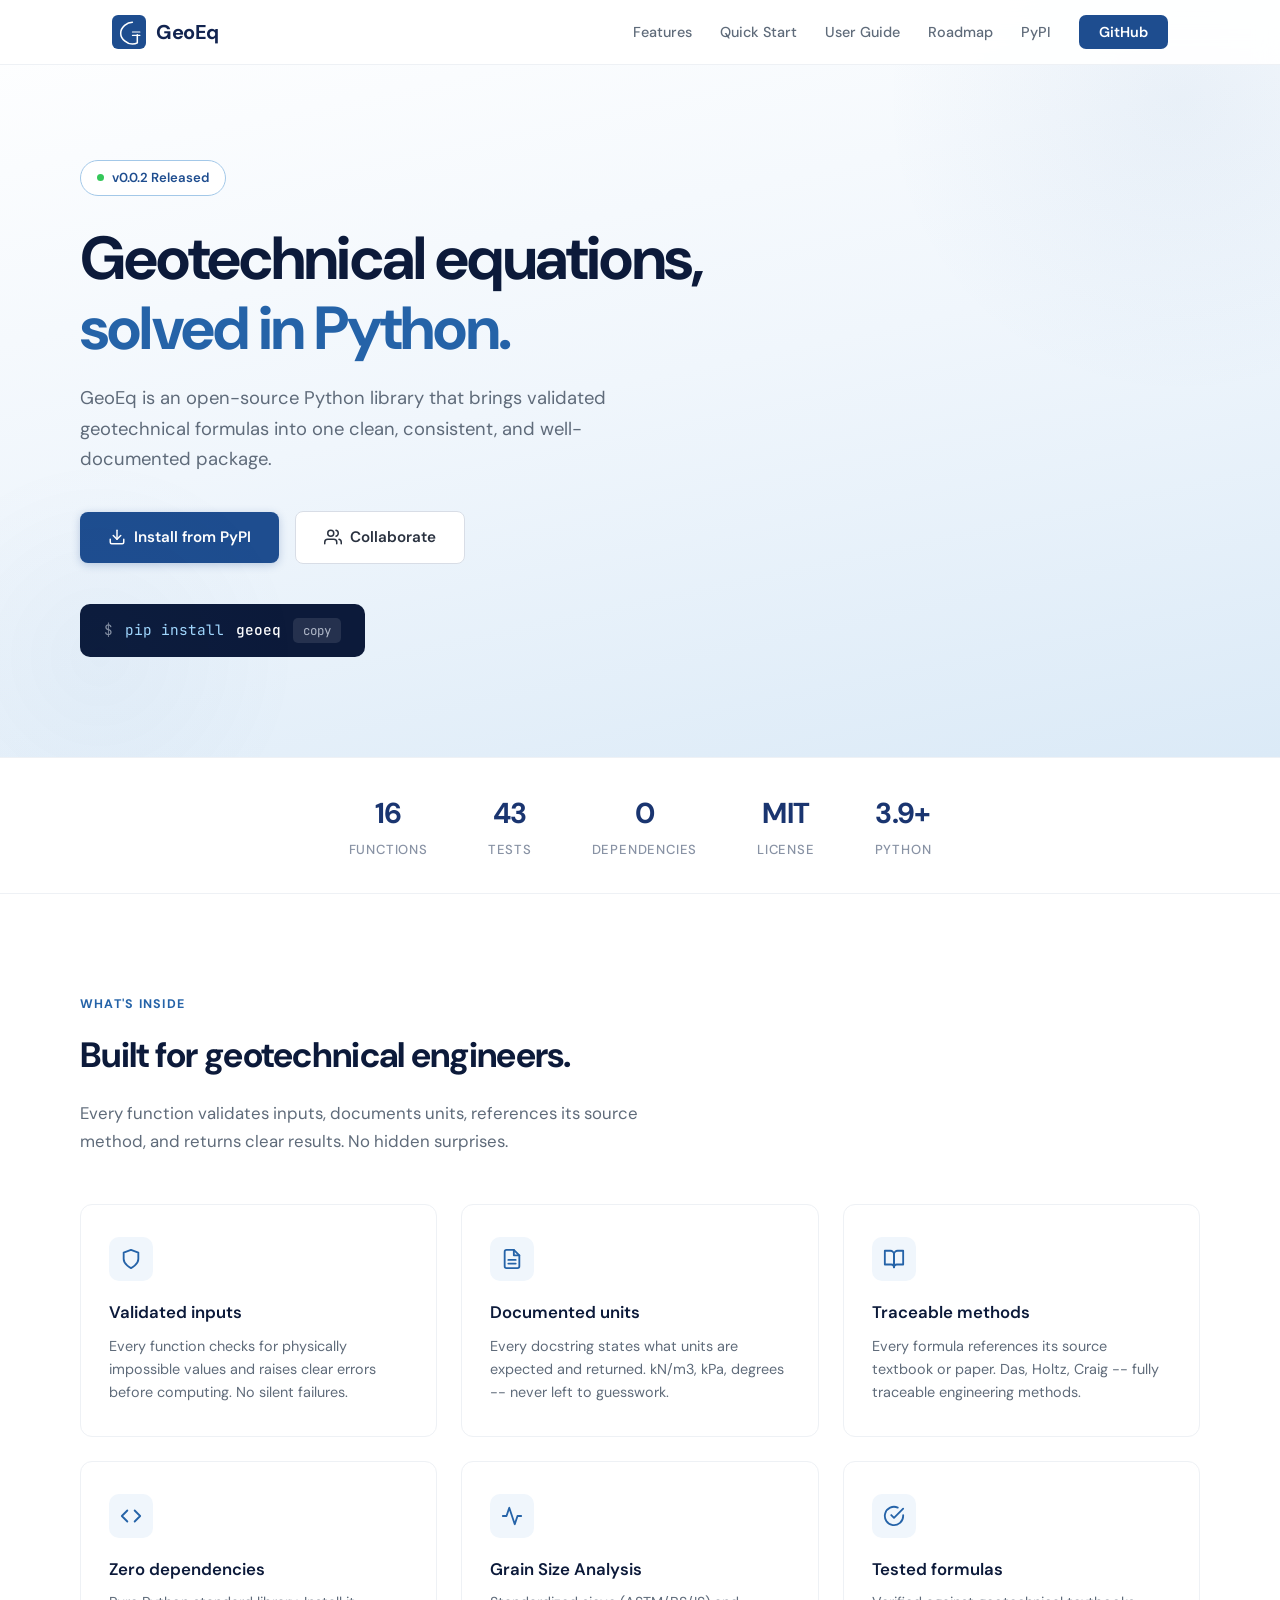
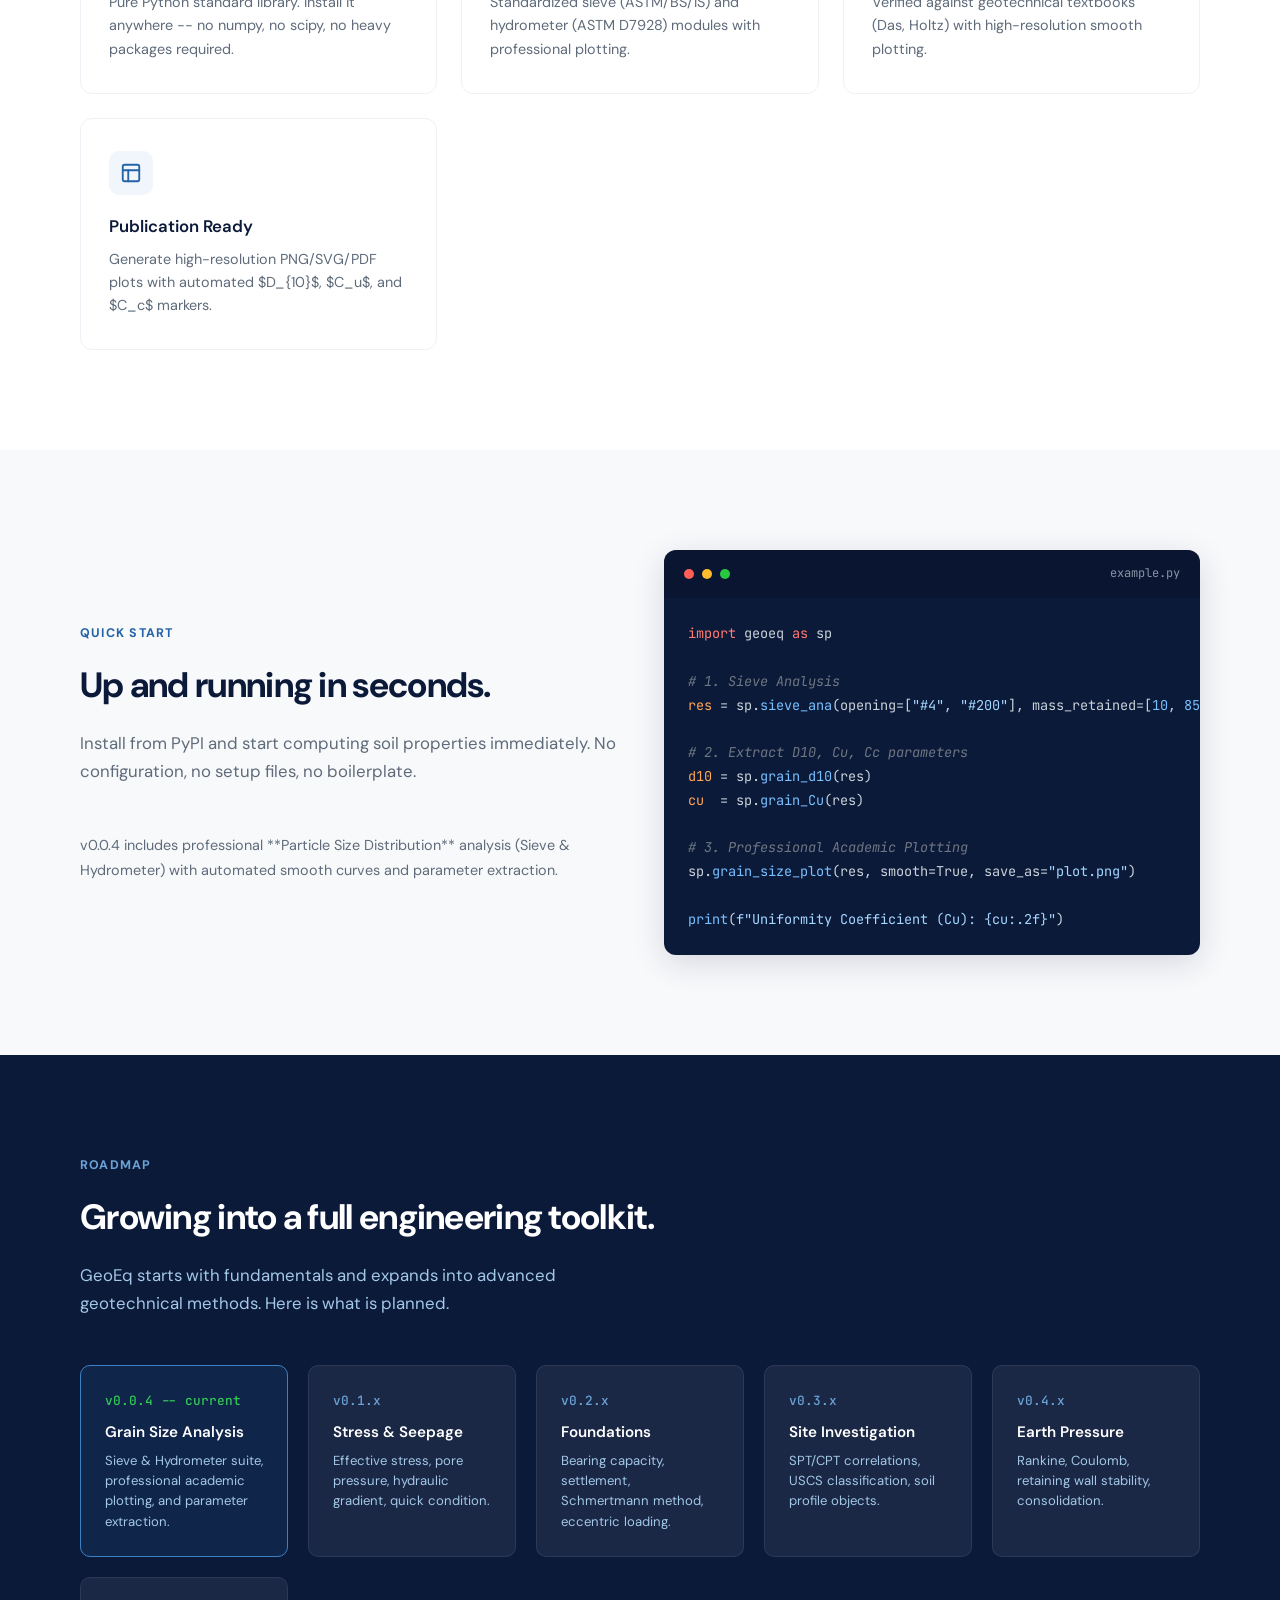
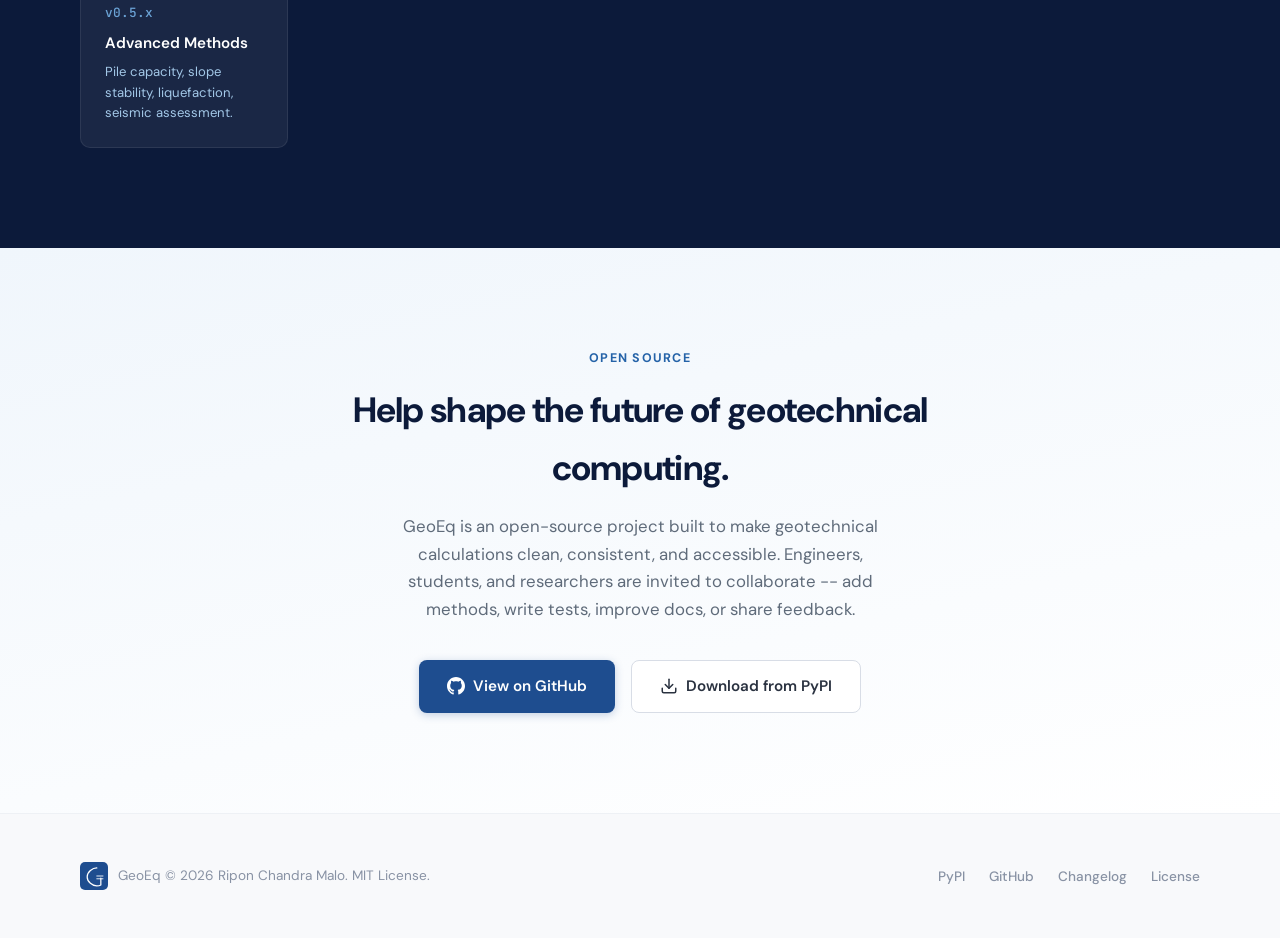
==== commit 56d1e987: "docs: update user guide with grain size distribution suite" ====
--- a/index.html
+++ b/index.html
@@ -951,13 +951,22 @@
                     <div class="feature-icon">
                         <svg viewBox="0 0 24 24" fill="none" stroke="currentColor" stroke-width="2"
                             stroke-linecap="round" stroke-linejoin="round">
+                            <polyline points="22 12 18 12 15 21 9 3 6 12 2 12" />
+                        </svg>
+                    </div>
+                    <h3>Grain Size Analysis</h3>
+                    <p>Standardized sieve (ASTM/BS/IS) and hydrometer (ASTM D7928) modules with professional plotting.</p>
+                </div>
+                <div class="feature-card fade-in">
+                    <div class="feature-icon">
+                        <svg viewBox="0 0 24 24" fill="none" stroke="currentColor" stroke-width="2"
+                            stroke-linecap="round" stroke-linejoin="round">
                             <path d="M22 11.08V12a10 10 0 1 1-5.93-9.14" />
                             <polyline points="22 4 12 14.01 9 11.01" />
                         </svg>
                     </div>
                     <h3>Tested formulas</h3>
-                    <p>43 tests against hand-calculated values and textbook examples. Every function verified before
-                        release.</p>
+                    <p>Verified against geotechnical textbooks (Das, Holtz) with high-resolution smooth plotting.</p>
                 </div>
                 <div class="feature-card fade-in">
                     <div class="feature-icon">
@@ -968,9 +977,8 @@
                             <line x1="9" y1="21" x2="9" y2="9" />
                         </svg>
                     </div>
-                    <h3>Clean API</h3>
-                    <p>Readable function names, consistent parameters, dataclass results. Designed to feel natural in
-                        your workflow.</p>
+                    <h3>Publication Ready</h3>
+                    <p>Generate high-resolution PNG/SVG/PDF plots with automated $D_{10}$, $C_u$, and $C_c$ markers.</p>
                 </div>
             </div>
         </div>
@@ -986,8 +994,7 @@
                     <p class="section-desc">Install from PyPI and start computing soil properties immediately. No
                         configuration, no setup files, no boilerplate.</p>
                     <p style="font-size:0.9rem; color:var(--gray-500); line-height:1.7;">
-                        v0.0.1 includes 16 soil phase-relationship functions covering void ratio, porosity, saturation,
-                        unit weights, density, relative density, and Atterberg limit indices.
+                        v0.0.4 includes professional **Particle Size Distribution** analysis (Sieve & Hydrometer) with automated smooth curves and parameter extraction.
                     </p>
                 </div>
                 <div class="code-block fade-in">
@@ -998,23 +1005,19 @@
                         <span>example.py</span>
                     </div>
                     <pre
-                        class="code-body"><span class="kw">import</span> geoeq <span class="kw">as</span> ge
-<span class="kw">from</span> geoeq.soil <span class="kw">import</span> properties <span class="kw">as</span> sp
-
-<span class="cm"># Unit weights from Gs and void ratio</span>
-<span class="var">gamma_d</span>   <span class="op">=</span> sp.<span class="fn">dry_unit_weight</span>(Gs=<span class="num">2.65</span>, e=<span class="num">0.72</span>)
-<span class="var">gamma_sat</span> <span class="op">=</span> sp.<span class="fn">saturated_unit_weight</span>(Gs=<span class="num">2.65</span>, e=<span class="num">0.72</span>)
-<span class="var">gamma_sub</span> <span class="op">=</span> sp.<span class="fn">submerged_unit_weight</span>(Gs=<span class="num">2.65</span>, e=<span class="num">0.72</span>)
-
-<span class="cm"># Phase relations</span>
-<span class="var">S</span>  <span class="op">=</span> sp.<span class="fn">degree_of_saturation</span>(w=<span class="num">0.18</span>, Gs=<span class="num">2.65</span>, e=<span class="num">0.72</span>)
-<span class="var">Dr</span> <span class="op">=</span> sp.<span class="fn">relative_density</span>(e=<span class="num">0.60</span>, e_max=<span class="num">0.85</span>, e_min=<span class="num">0.45</span>)
-
-<span class="cm"># Atterberg limits</span>
-<span class="var">PI</span> <span class="op">=</span> sp.<span class="fn">plasticity_index</span>(LL=<span class="num">48</span>, PL=<span class="num">22</span>)
-<span class="var">LI</span> <span class="op">=</span> sp.<span class="fn">liquidity_index</span>(w=<span class="num">35</span>, PL=<span class="num">22</span>, PI=<span class="num">26</span>)
-
-<span class="fn">print</span>(<span class="str">f"Dry: </span><span class="str">{gamma_d:.2f}</span> <span class="str">kN/m3"</span>)</pre>
+                        class="code-body"><span class="kw">import</span> geoeq <span class="kw">as</span> sp
+ 
+<span class="cm"># 1. Sieve Analysis</span>
+<span class="var">res</span> = sp.<span class="fn">sieve_ana</span>(opening=[<span class="str">"#4"</span>, <span class="str">"#200"</span>], mass_retained=[<span class="num">10</span>, <span class="num">85</span>])
+ 
+<span class="cm"># 2. Extract D10, Cu, Cc parameters</span>
+<span class="var">d10</span> = sp.<span class="fn">grain_d10</span>(res)
+<span class="var">cu</span>  = sp.<span class="fn">grain_Cu</span>(res)
+ 
+<span class="cm"># 3. Professional Academic Plotting</span>
+sp.<span class="fn">grain_size_plot</span>(res, smooth=<span class="imp">True</span>, save_as=<span class="str">"plot.png"</span>)
+ 
+<span class="fn">print</span>(<span class="str">f"Uniformity Coefficient (Cu): </span><span class="str">{cu:.2f}</span><span class="str">"</span>)</pre>
                 </div>
             </div>
         </div>
@@ -1029,9 +1032,9 @@
                 is what is planned.</p>
             <div class="roadmap-grid">
                 <div class="roadmap-card active">
-                    <div class="roadmap-version">v0.0.1 -- current</div>
-                    <h4>Soil Properties</h4>
-                    <p>Phase relations, unit weights, density, relative density, Atterberg limits.</p>
+                    <div class="roadmap-version">v0.0.4 -- current</div>
+                    <h4>Grain Size Analysis</h4>
+                    <p>Sieve & Hydrometer suite, professional academic plotting, and parameter extraction.</p>
                 </div>
                 <div class="roadmap-card">
                     <div class="roadmap-version">v0.1.x</div>
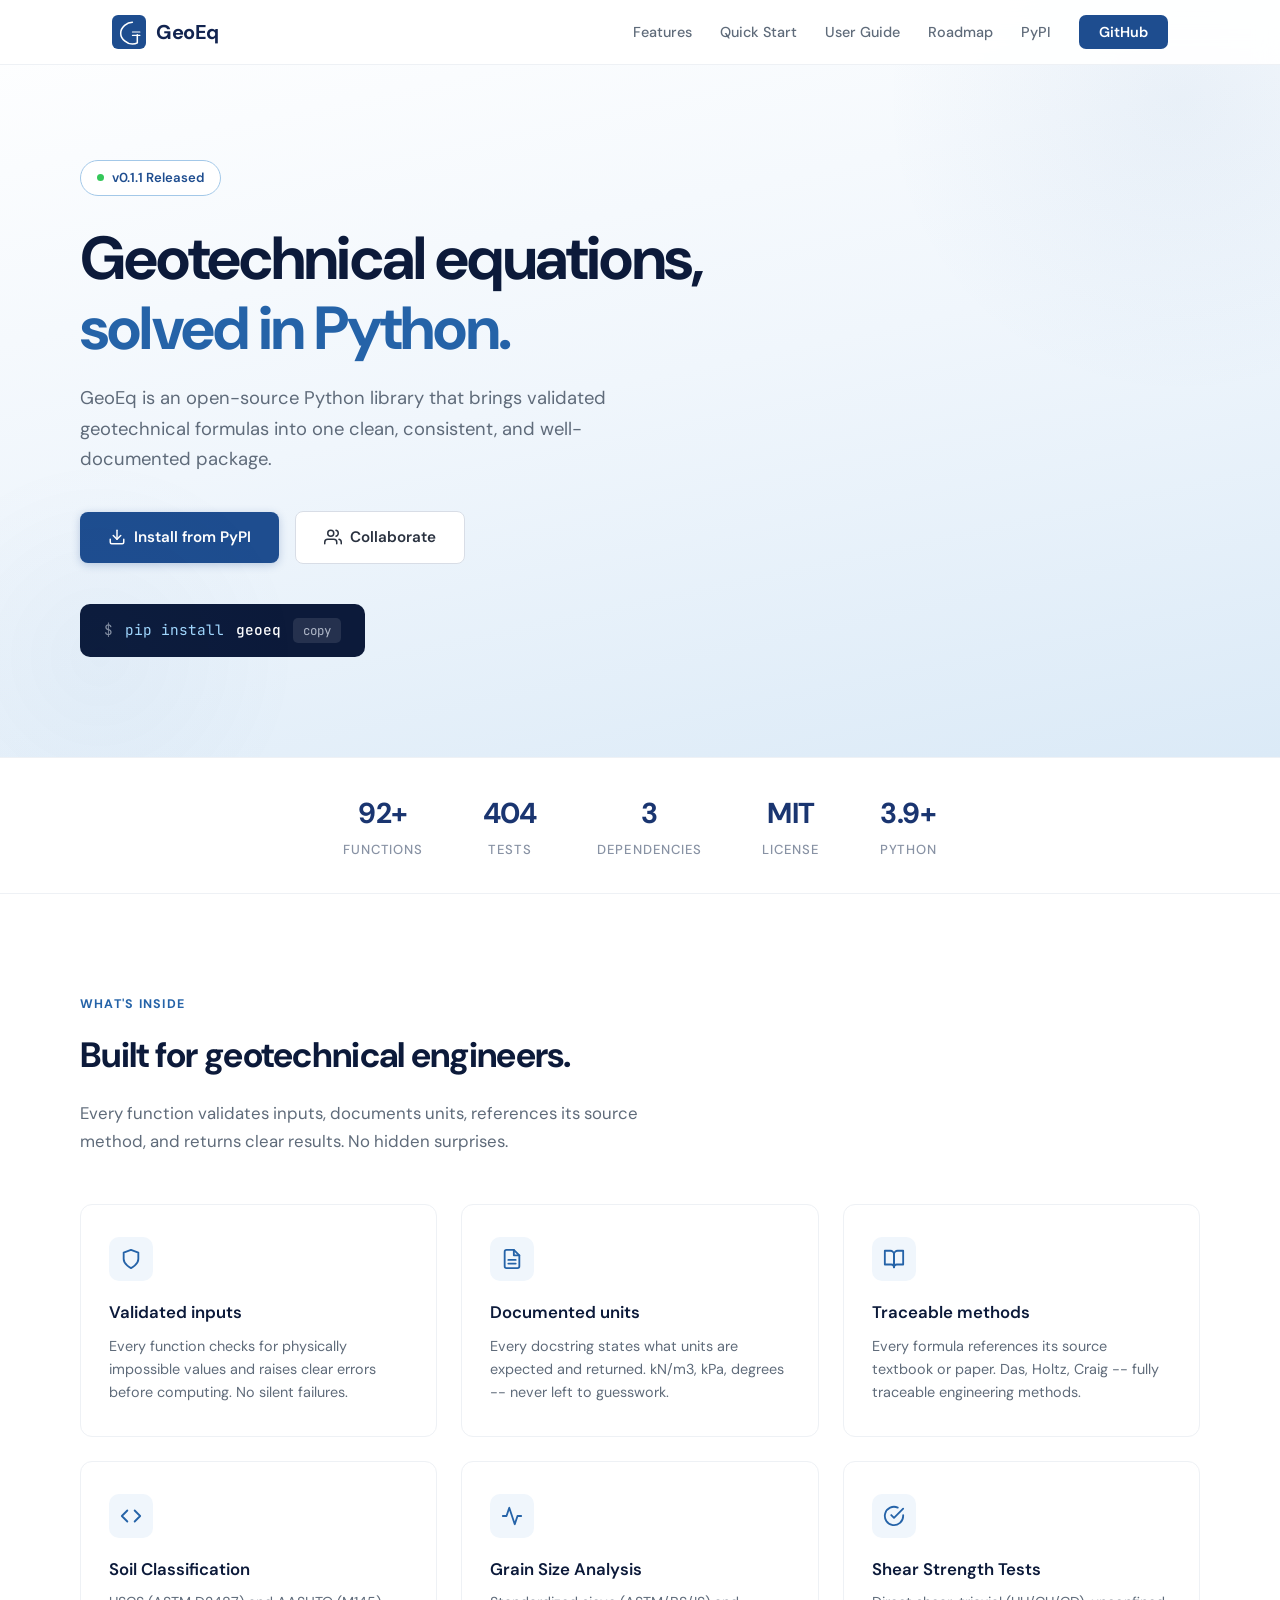
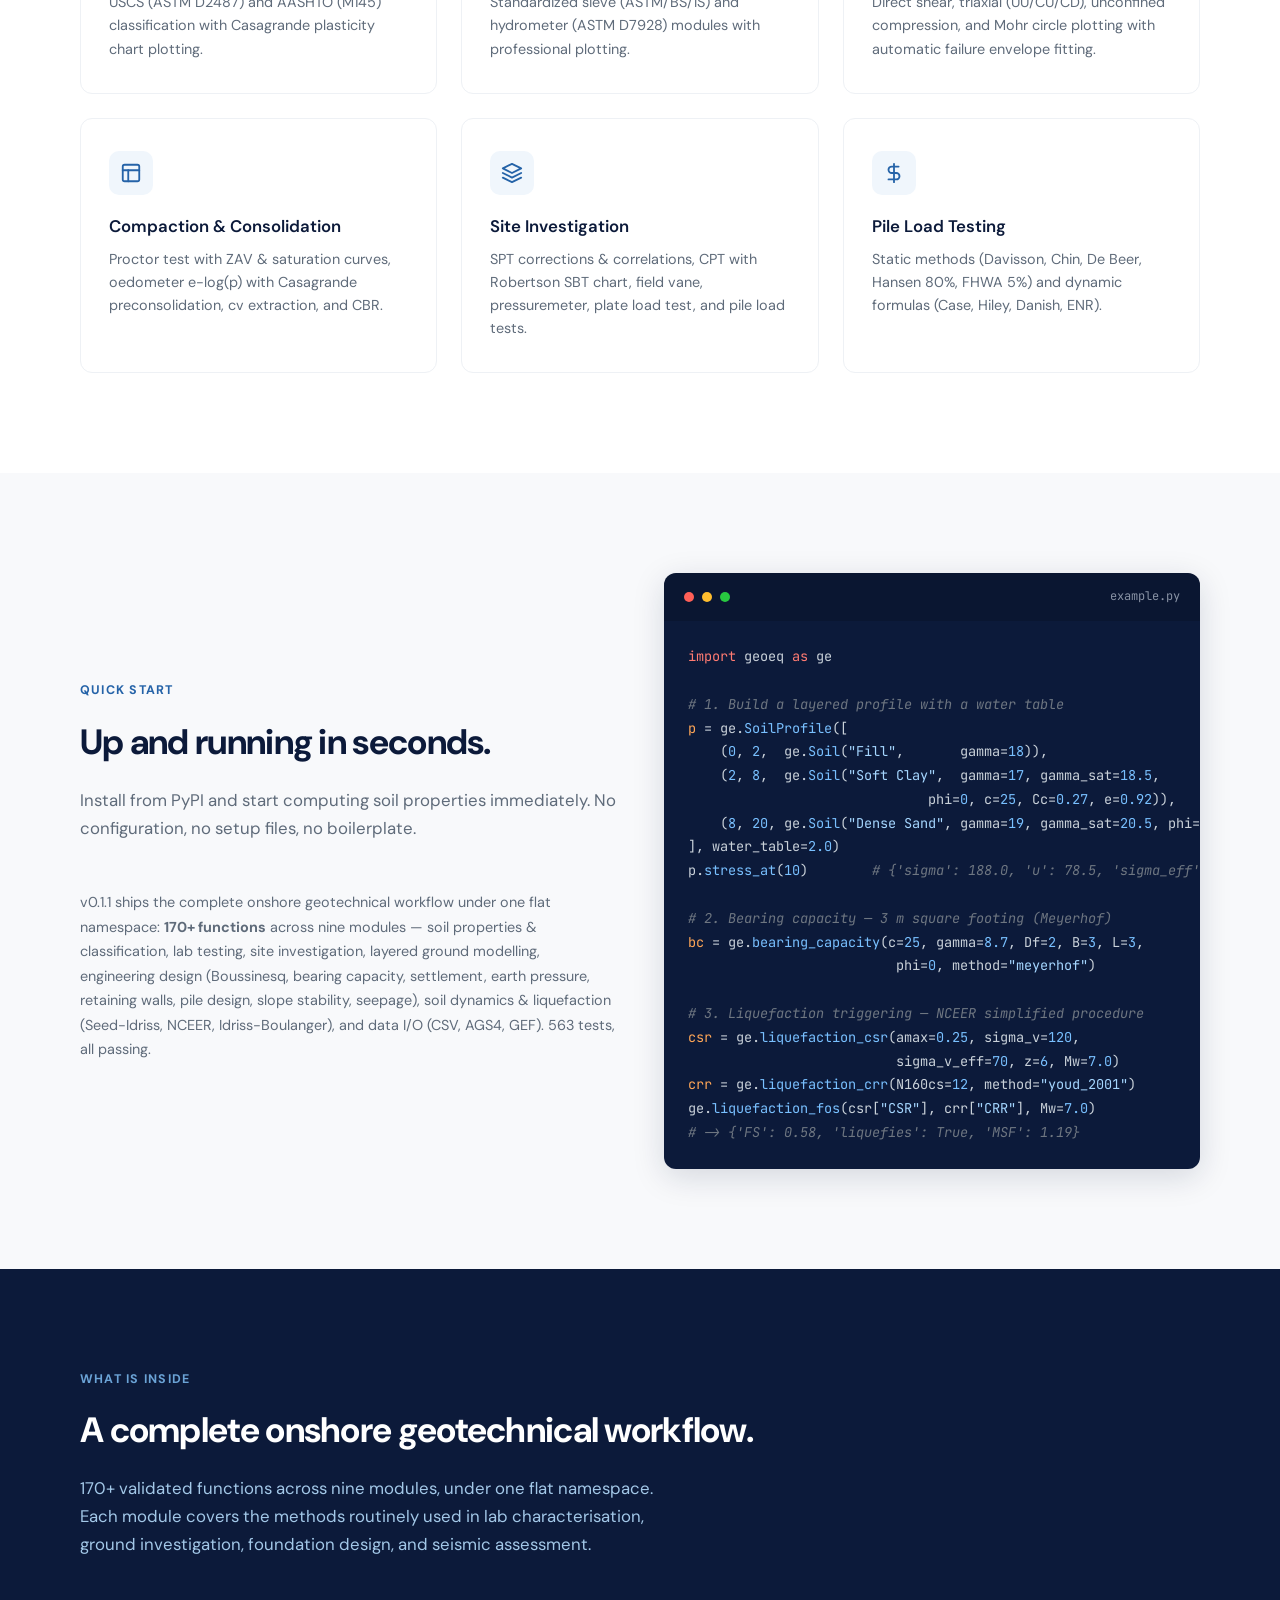
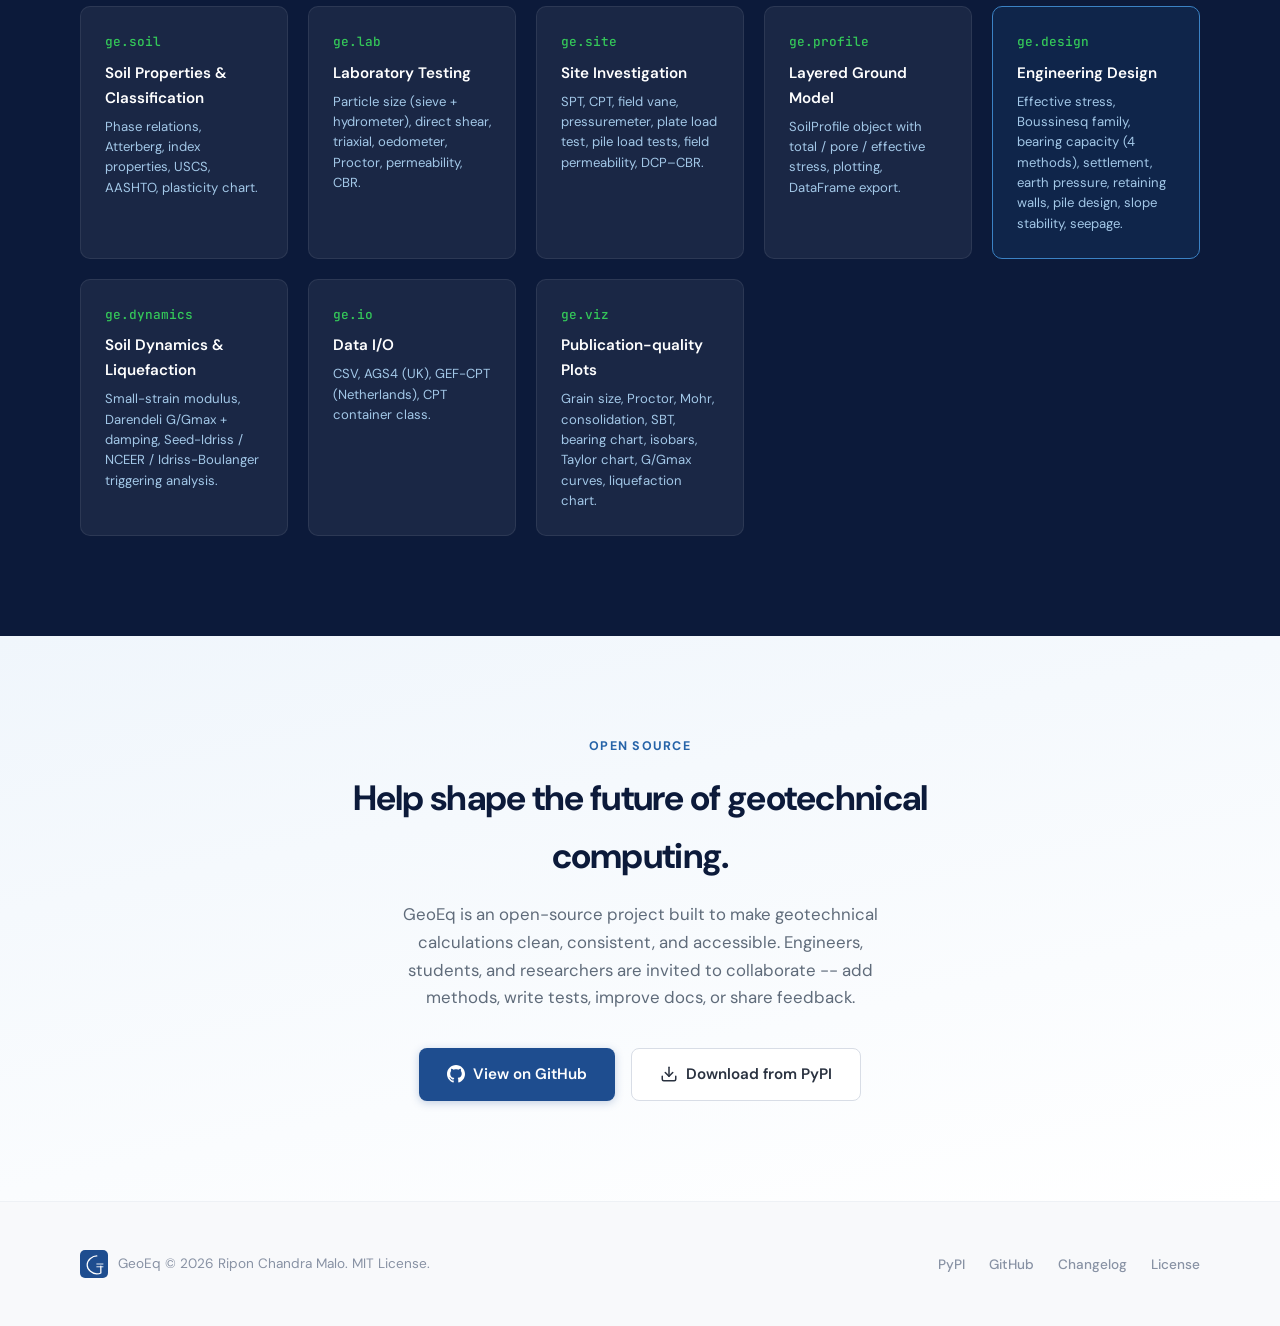
==== commit 454fcf30: "docs: update for v0.1.1 — full capability matrix, no forward plans * Hero badge: v0.0.7 → v0.1.1 * D" ====
--- a/index.html
+++ b/index.html
@@ -828,7 +828,7 @@
     <!-- HERO -->
     <section class="hero">
         <div class="hero-inner">
-            <div class="hero-badge"><span class="dot"></span> v0.0.2 Released</div>
+            <div class="hero-badge"><span class="dot"></span> v0.1.1 Released</div>
             <h1>Geotechnical equations,<br><span>solved in Python.</span></h1>
             <p class="hero-sub">GeoEq is an open-source Python library that brings validated geotechnical formulas into
                 one clean, consistent, and well-documented package.</p>
@@ -868,15 +868,15 @@
     <div class="stats-bar">
         <div class="stats-inner">
             <div class="stat-item">
-                <div class="stat-value">16</div>
+                <div class="stat-value">92+</div>
                 <div class="stat-label">Functions</div>
             </div>
             <div class="stat-item">
-                <div class="stat-value">43</div>
+                <div class="stat-value">404</div>
                 <div class="stat-label">Tests</div>
             </div>
             <div class="stat-item">
-                <div class="stat-value">0</div>
+                <div class="stat-value">3</div>
                 <div class="stat-label">Dependencies</div>
             </div>
             <div class="stat-item">
@@ -943,9 +943,8 @@
                             <polyline points="8 6 2 12 8 18" />
                         </svg>
                     </div>
-                    <h3>Zero dependencies</h3>
-                    <p>Pure Python standard library. Install it anywhere -- no numpy, no scipy, no heavy packages
-                        required.</p>
+                    <h3>Soil Classification</h3>
+                    <p>USCS (ASTM D2487) and AASHTO (M145) classification with Casagrande plasticity chart plotting.</p>
                 </div>
                 <div class="feature-card fade-in">
                     <div class="feature-icon">
@@ -965,8 +964,8 @@
                             <polyline points="22 4 12 14.01 9 11.01" />
                         </svg>
                     </div>
-                    <h3>Tested formulas</h3>
-                    <p>Verified against geotechnical textbooks (Das, Holtz) with high-resolution smooth plotting.</p>
+                    <h3>Shear Strength Tests</h3>
+                    <p>Direct shear, triaxial (UU/CU/CD), unconfined compression, and Mohr circle plotting with automatic failure envelope fitting.</p>
                 </div>
                 <div class="feature-card fade-in">
                     <div class="feature-icon">
@@ -977,8 +976,31 @@
                             <line x1="9" y1="21" x2="9" y2="9" />
                         </svg>
                     </div>
-                    <h3>Publication Ready</h3>
-                    <p>Generate high-resolution PNG/SVG/PDF plots with automated $D_{10}$, $C_u$, and $C_c$ markers.</p>
+                    <h3>Compaction &amp; Consolidation</h3>
+                    <p>Proctor test with ZAV &amp; saturation curves, oedometer e-log(p) with Casagrande preconsolidation, cv extraction, and CBR.</p>
+                </div>
+                <div class="feature-card fade-in">
+                    <div class="feature-icon">
+                        <svg viewBox="0 0 24 24" fill="none" stroke="currentColor" stroke-width="2"
+                            stroke-linecap="round" stroke-linejoin="round">
+                            <path d="M12 2L2 7l10 5 10-5-10-5z" />
+                            <path d="M2 17l10 5 10-5" />
+                            <path d="M2 12l10 5 10-5" />
+                        </svg>
+                    </div>
+                    <h3>Site Investigation</h3>
+                    <p>SPT corrections &amp; correlations, CPT with Robertson SBT chart, field vane, pressuremeter, plate load test, and pile load tests.</p>
+                </div>
+                <div class="feature-card fade-in">
+                    <div class="feature-icon">
+                        <svg viewBox="0 0 24 24" fill="none" stroke="currentColor" stroke-width="2"
+                            stroke-linecap="round" stroke-linejoin="round">
+                            <line x1="12" y1="2" x2="12" y2="22" />
+                            <path d="M17 5H9.5a3.5 3.5 0 0 0 0 7h5a3.5 3.5 0 0 1 0 7H6" />
+                        </svg>
+                    </div>
+                    <h3>Pile Load Testing</h3>
+                    <p>Static methods (Davisson, Chin, De Beer, Hansen 80%, FHWA 5%) and dynamic formulas (Case, Hiley, Danish, ENR).</p>
                 </div>
             </div>
         </div>
@@ -994,7 +1016,7 @@
                     <p class="section-desc">Install from PyPI and start computing soil properties immediately. No
                         configuration, no setup files, no boilerplate.</p>
                     <p style="font-size:0.9rem; color:var(--gray-500); line-height:1.7;">
-                        v0.0.4 includes professional **Particle Size Distribution** analysis (Sieve & Hydrometer) with automated smooth curves and parameter extraction.
+                        v0.1.1 ships the complete onshore geotechnical workflow under one flat namespace: <strong>170+ functions</strong> across nine modules — soil properties &amp; classification, lab testing, site investigation, layered ground modelling, engineering design (Boussinesq, bearing capacity, settlement, earth pressure, retaining walls, pile design, slope stability, seepage), soil dynamics &amp; liquefaction (Seed-Idriss, NCEER, Idriss-Boulanger), and data I/O (CSV, AGS4, GEF). 563 tests, all passing.
                     </p>
                 </div>
                 <div class="code-block fade-in">
@@ -1005,61 +1027,78 @@
                         <span>example.py</span>
                     </div>
                     <pre
-                        class="code-body"><span class="kw">import</span> geoeq <span class="kw">as</span> sp
- 
-<span class="cm"># 1. Sieve Analysis</span>
-<span class="var">res</span> = sp.<span class="fn">sieve_ana</span>(opening=[<span class="str">"#4"</span>, <span class="str">"#200"</span>], mass_retained=[<span class="num">10</span>, <span class="num">85</span>])
- 
-<span class="cm"># 2. Extract D10, Cu, Cc parameters</span>
-<span class="var">d10</span> = sp.<span class="fn">grain_d10</span>(res)
-<span class="var">cu</span>  = sp.<span class="fn">grain_Cu</span>(res)
- 
-<span class="cm"># 3. Professional Academic Plotting</span>
-sp.<span class="fn">grain_size_plot</span>(res, smooth=<span class="imp">True</span>, save_as=<span class="str">"plot.png"</span>)
- 
-<span class="fn">print</span>(<span class="str">f"Uniformity Coefficient (Cu): </span><span class="str">{cu:.2f}</span><span class="str">"</span>)</pre>
+                        class="code-body"><span class="kw">import</span> geoeq <span class="kw">as</span> ge
+
+<span class="cm"># 1. Build a layered profile with a water table</span>
+<span class="var">p</span> = ge.<span class="fn">SoilProfile</span>([
+    (<span class="num">0</span>, <span class="num">2</span>,  ge.<span class="fn">Soil</span>(<span class="str">"Fill"</span>,       gamma=<span class="num">18</span>)),
+    (<span class="num">2</span>, <span class="num">8</span>,  ge.<span class="fn">Soil</span>(<span class="str">"Soft Clay"</span>,  gamma=<span class="num">17</span>, gamma_sat=<span class="num">18.5</span>,
+                              phi=<span class="num">0</span>, c=<span class="num">25</span>, Cc=<span class="num">0.27</span>, e=<span class="num">0.92</span>)),
+    (<span class="num">8</span>, <span class="num">20</span>, ge.<span class="fn">Soil</span>(<span class="str">"Dense Sand"</span>, gamma=<span class="num">19</span>, gamma_sat=<span class="num">20.5</span>, phi=<span class="num">35</span>)),
+], water_table=<span class="num">2.0</span>)
+p.<span class="fn">stress_at</span>(<span class="num">10</span>)        <span class="cm"># {'sigma': 188.0, 'u': 78.5, 'sigma_eff': 109.5}</span>
+
+<span class="cm"># 2. Bearing capacity — 3 m square footing (Meyerhof)</span>
+<span class="var">bc</span> = ge.<span class="fn">bearing_capacity</span>(c=<span class="num">25</span>, gamma=<span class="num">8.7</span>, Df=<span class="num">2</span>, B=<span class="num">3</span>, L=<span class="num">3</span>,
+                          phi=<span class="num">0</span>, method=<span class="str">"meyerhof"</span>)
+
+<span class="cm"># 3. Liquefaction triggering — NCEER simplified procedure</span>
+<span class="var">csr</span> = ge.<span class="fn">liquefaction_csr</span>(amax=<span class="num">0.25</span>, sigma_v=<span class="num">120</span>,
+                          sigma_v_eff=<span class="num">70</span>, z=<span class="num">6</span>, Mw=<span class="num">7.0</span>)
+<span class="var">crr</span> = ge.<span class="fn">liquefaction_crr</span>(N160cs=<span class="num">12</span>, method=<span class="str">"youd_2001"</span>)
+ge.<span class="fn">liquefaction_fos</span>(csr[<span class="str">"CSR"</span>], crr[<span class="str">"CRR"</span>], Mw=<span class="num">7.0</span>)
+<span class="cm"># -> {'FS': 0.58, 'liquefies': True, 'MSF': 1.19}</span></pre>
                 </div>
             </div>
         </div>
     </section>
 
-    <!-- ROADMAP -->
-    <section class="section roadmap-section" id="roadmap">
+    <!-- WHAT IS INSIDE -->
+    <section class="section roadmap-section" id="capabilities">
         <div class="section-inner">
-            <div class="section-label">Roadmap</div>
-            <h2 class="section-title">Growing into a full engineering toolkit.</h2>
-            <p class="section-desc">GeoEq starts with fundamentals and expands into advanced geotechnical methods. Here
-                is what is planned.</p>
+            <div class="section-label">What is inside</div>
+            <h2 class="section-title">A complete onshore geotechnical workflow.</h2>
+            <p class="section-desc">170+ validated functions across nine modules, under one flat namespace. Each module covers the methods routinely used in lab characterisation, ground investigation, foundation design, and seismic assessment.</p>
             <div class="roadmap-grid">
+                <div class="roadmap-card">
+                    <div class="roadmap-version" style="color:#34c759;">ge.soil</div>
+                    <h4>Soil Properties &amp; Classification</h4>
+                    <p>Phase relations, Atterberg, index properties, USCS, AASHTO, plasticity chart.</p>
+                </div>
+                <div class="roadmap-card">
+                    <div class="roadmap-version" style="color:#34c759;">ge.lab</div>
+                    <h4>Laboratory Testing</h4>
+                    <p>Particle size (sieve + hydrometer), direct shear, triaxial, oedometer, Proctor, permeability, CBR.</p>
+                </div>
+                <div class="roadmap-card">
+                    <div class="roadmap-version" style="color:#34c759;">ge.site</div>
+                    <h4>Site Investigation</h4>
+                    <p>SPT, CPT, field vane, pressuremeter, plate load test, pile load tests, field permeability, DCP–CBR.</p>
+                </div>
+                <div class="roadmap-card">
+                    <div class="roadmap-version" style="color:#34c759;">ge.profile</div>
+                    <h4>Layered Ground Model</h4>
+                    <p>SoilProfile object with total / pore / effective stress, plotting, DataFrame export.</p>
+                </div>
                 <div class="roadmap-card active">
-                    <div class="roadmap-version">v0.0.4 -- current</div>
-                    <h4>Grain Size Analysis</h4>
-                    <p>Sieve & Hydrometer suite, professional academic plotting, and parameter extraction.</p>
+                    <div class="roadmap-version">ge.design</div>
+                    <h4>Engineering Design</h4>
+                    <p>Effective stress, Boussinesq family, bearing capacity (4 methods), settlement, earth pressure, retaining walls, pile design, slope stability, seepage.</p>
                 </div>
                 <div class="roadmap-card">
-                    <div class="roadmap-version">v0.1.x</div>
-                    <h4>Stress &amp; Seepage</h4>
-                    <p>Effective stress, pore pressure, hydraulic gradient, quick condition.</p>
+                    <div class="roadmap-version" style="color:#34c759;">ge.dynamics</div>
+                    <h4>Soil Dynamics &amp; Liquefaction</h4>
+                    <p>Small-strain modulus, Darendeli G/Gmax + damping, Seed-Idriss / NCEER / Idriss-Boulanger triggering analysis.</p>
                 </div>
                 <div class="roadmap-card">
-                    <div class="roadmap-version">v0.2.x</div>
-                    <h4>Foundations</h4>
-                    <p>Bearing capacity, settlement, Schmertmann method, eccentric loading.</p>
+                    <div class="roadmap-version" style="color:#34c759;">ge.io</div>
+                    <h4>Data I/O</h4>
+                    <p>CSV, AGS4 (UK), GEF-CPT (Netherlands), CPT container class.</p>
                 </div>
                 <div class="roadmap-card">
-                    <div class="roadmap-version">v0.3.x</div>
-                    <h4>Site Investigation</h4>
-                    <p>SPT/CPT correlations, USCS classification, soil profile objects.</p>
-                </div>
-                <div class="roadmap-card">
-                    <div class="roadmap-version">v0.4.x</div>
-                    <h4>Earth Pressure</h4>
-                    <p>Rankine, Coulomb, retaining wall stability, consolidation.</p>
-                </div>
-                <div class="roadmap-card">
-                    <div class="roadmap-version">v0.5.x</div>
-                    <h4>Advanced Methods</h4>
-                    <p>Pile capacity, slope stability, liquefaction, seismic assessment.</p>
+                    <div class="roadmap-version" style="color:#34c759;">ge.viz</div>
+                    <h4>Publication-quality Plots</h4>
+                    <p>Grain size, Proctor, Mohr, consolidation, SBT, bearing chart, isobars, Taylor chart, G/Gmax curves, liquefaction chart.</p>
                 </div>
             </div>
         </div>
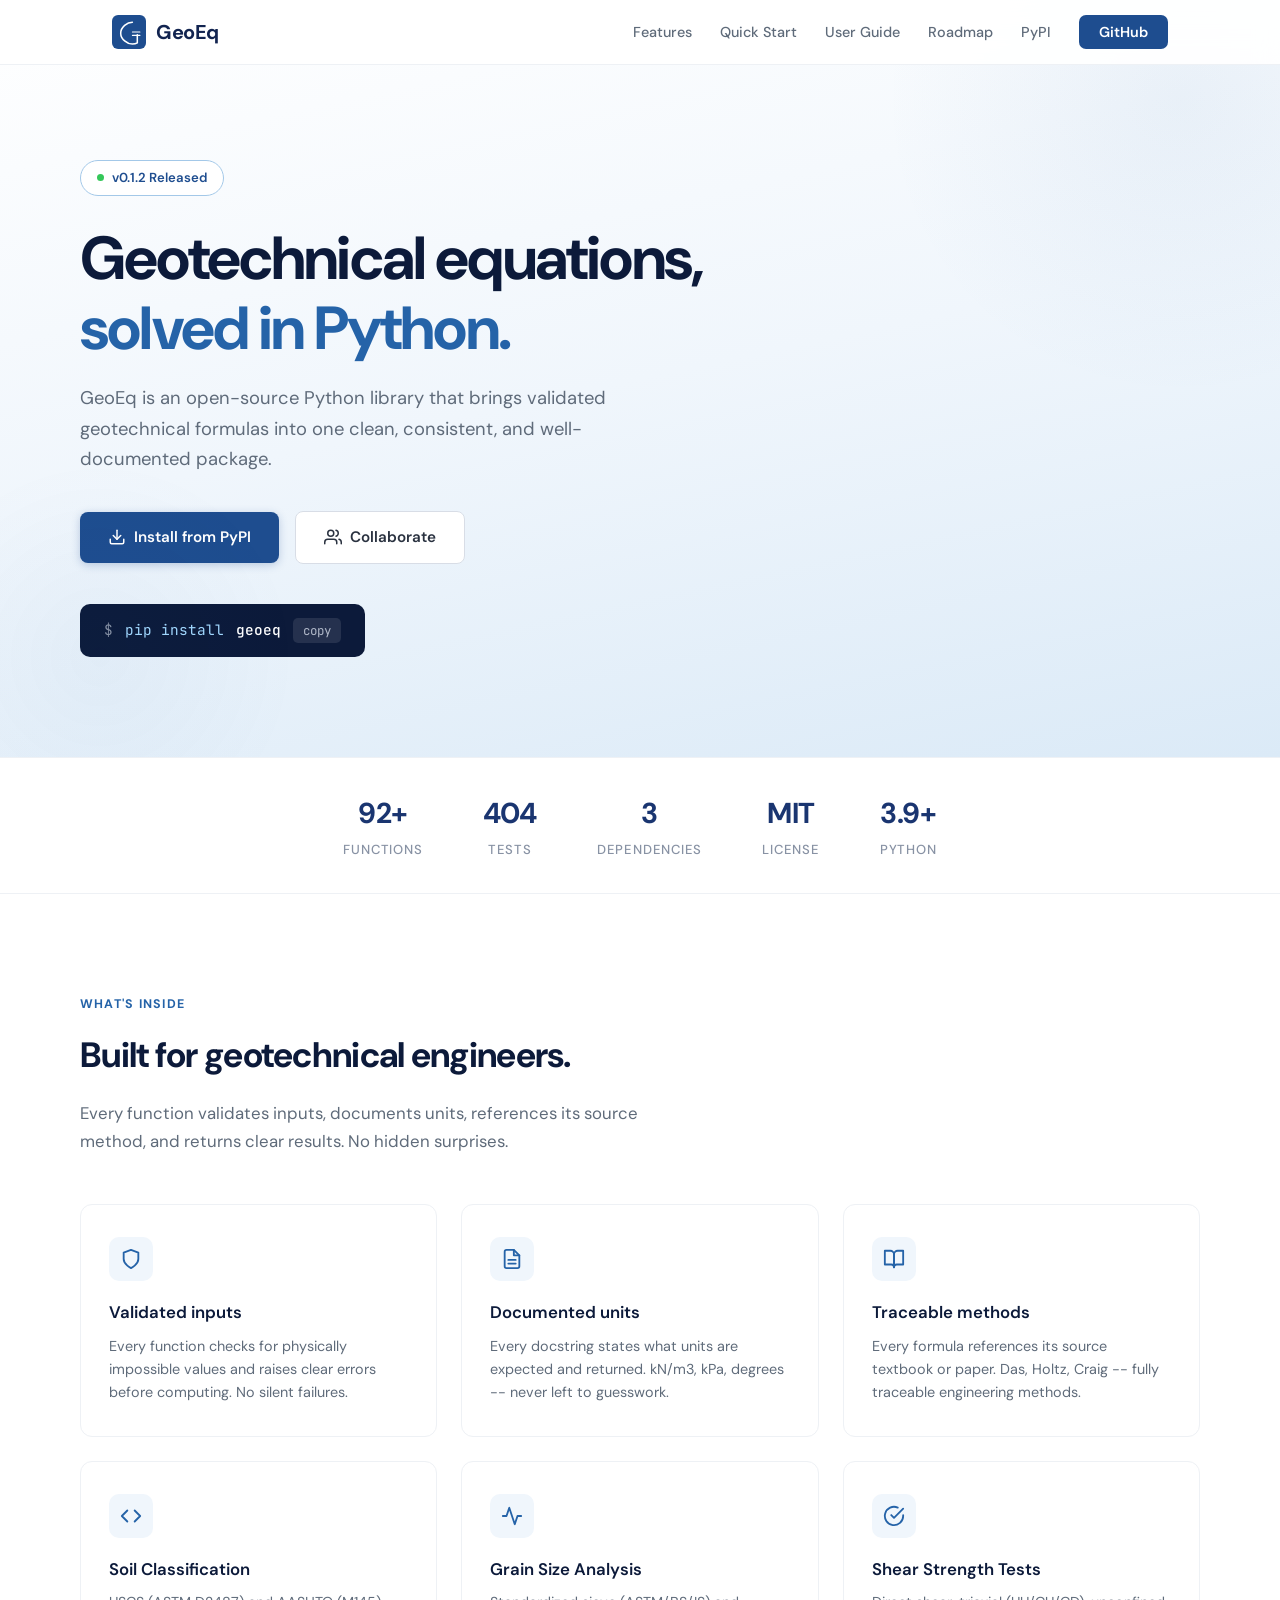
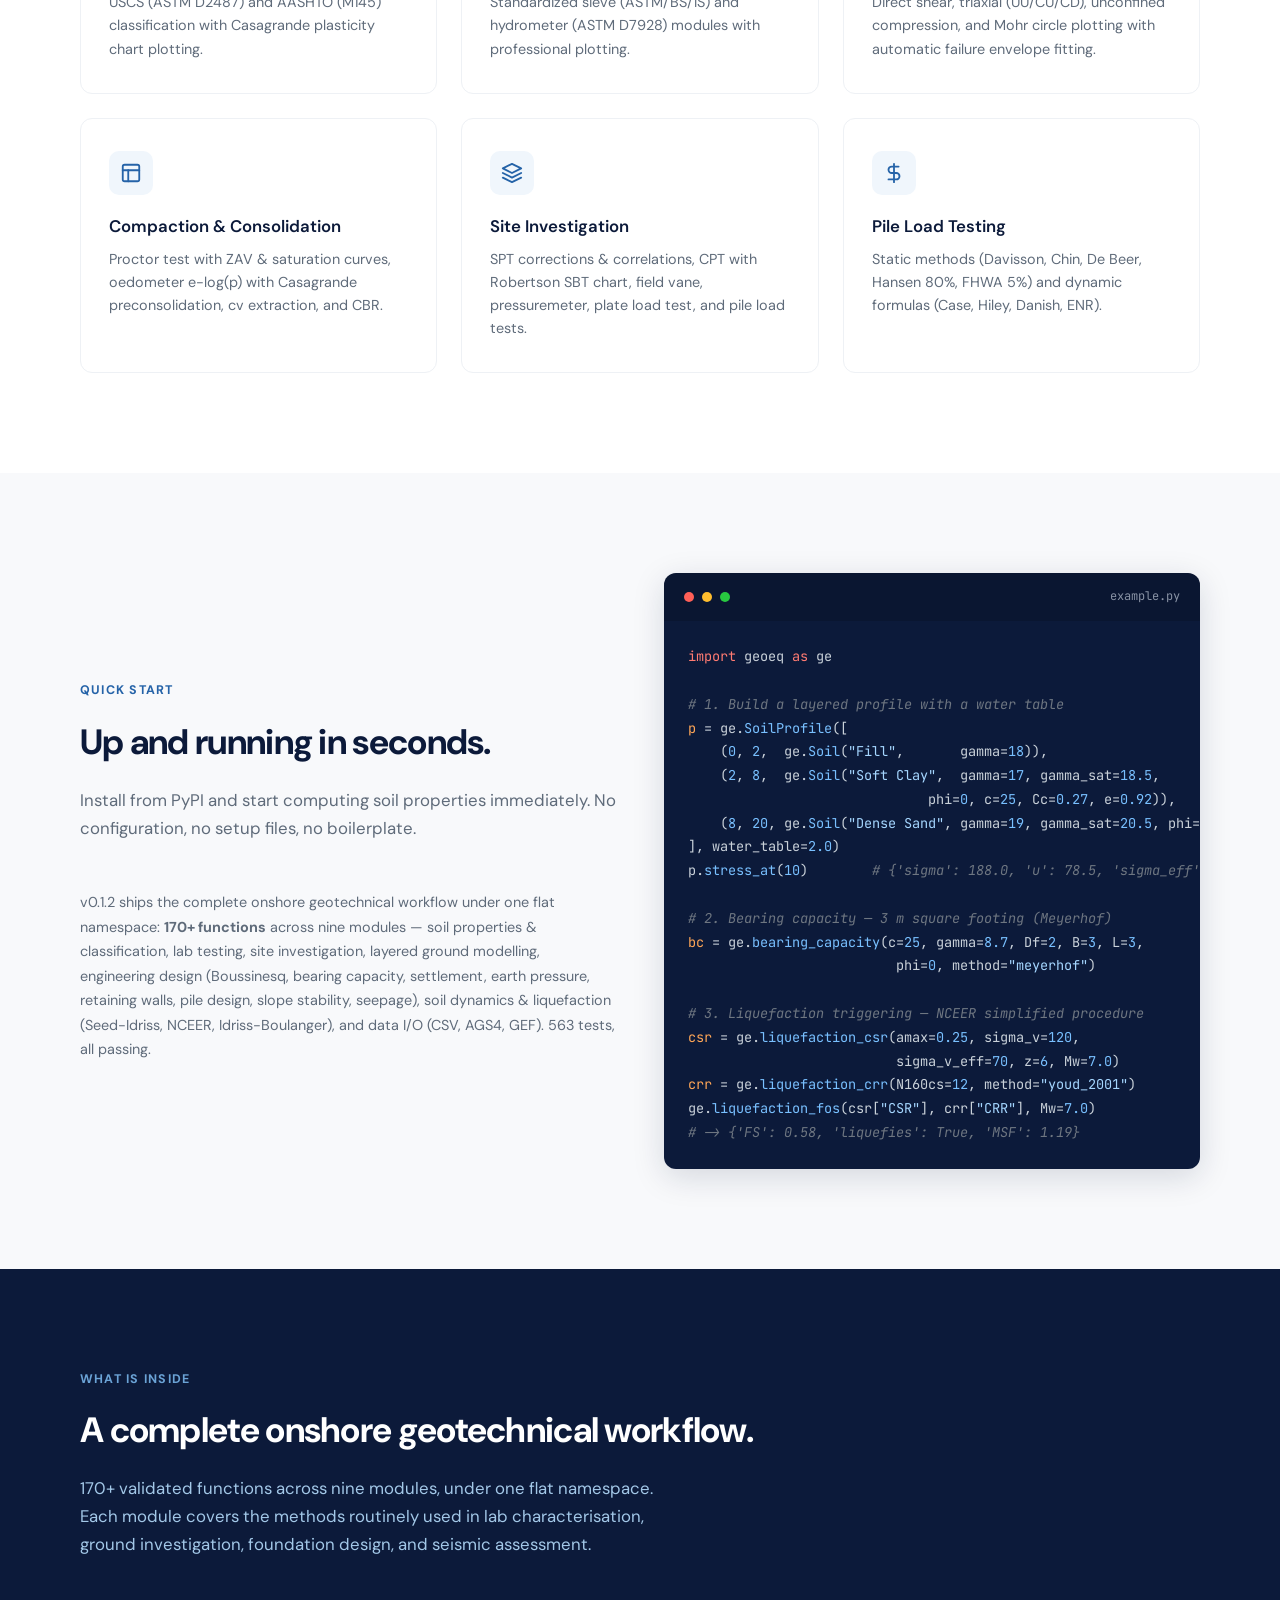
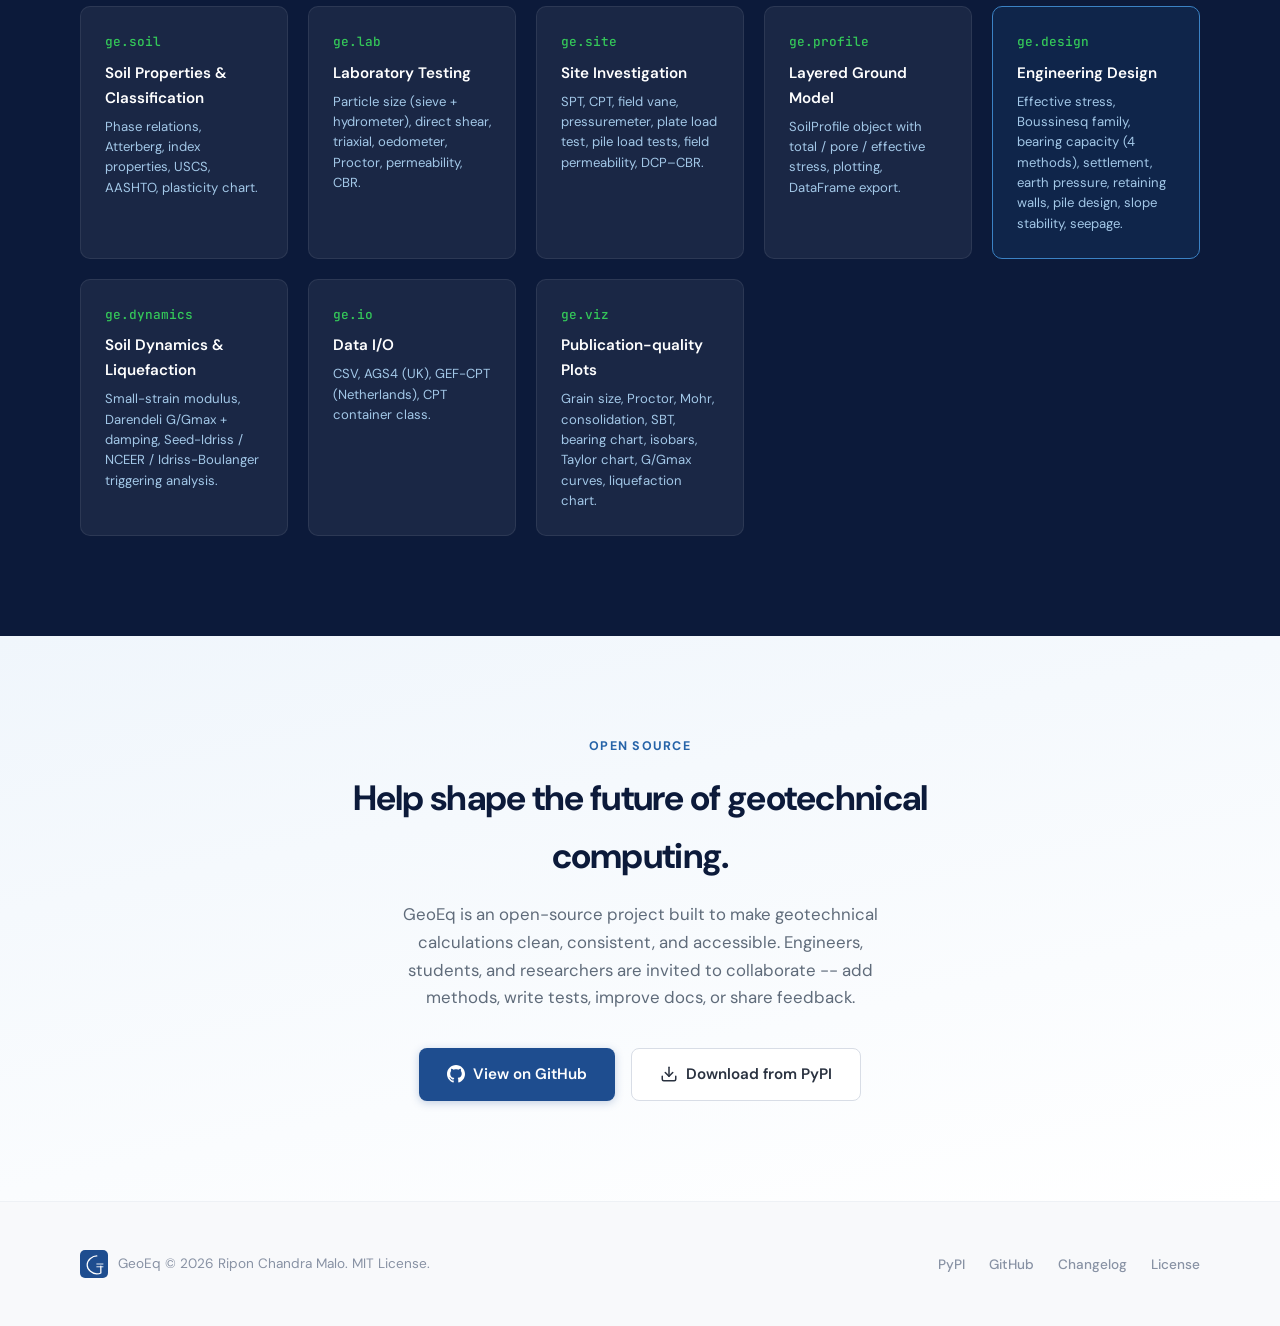
==== commit c87b923e: "docs: bump version refs to v0.1.2 in hero badge + description" ====
--- a/index.html
+++ b/index.html
@@ -828,7 +828,7 @@
     <!-- HERO -->
     <section class="hero">
         <div class="hero-inner">
-            <div class="hero-badge"><span class="dot"></span> v0.1.1 Released</div>
+            <div class="hero-badge"><span class="dot"></span> v0.1.2 Released</div>
             <h1>Geotechnical equations,<br><span>solved in Python.</span></h1>
             <p class="hero-sub">GeoEq is an open-source Python library that brings validated geotechnical formulas into
                 one clean, consistent, and well-documented package.</p>
@@ -1016,7 +1016,7 @@
                     <p class="section-desc">Install from PyPI and start computing soil properties immediately. No
                         configuration, no setup files, no boilerplate.</p>
                     <p style="font-size:0.9rem; color:var(--gray-500); line-height:1.7;">
-                        v0.1.1 ships the complete onshore geotechnical workflow under one flat namespace: <strong>170+ functions</strong> across nine modules — soil properties &amp; classification, lab testing, site investigation, layered ground modelling, engineering design (Boussinesq, bearing capacity, settlement, earth pressure, retaining walls, pile design, slope stability, seepage), soil dynamics &amp; liquefaction (Seed-Idriss, NCEER, Idriss-Boulanger), and data I/O (CSV, AGS4, GEF). 563 tests, all passing.
+                        v0.1.2 ships the complete onshore geotechnical workflow under one flat namespace: <strong>170+ functions</strong> across nine modules — soil properties &amp; classification, lab testing, site investigation, layered ground modelling, engineering design (Boussinesq, bearing capacity, settlement, earth pressure, retaining walls, pile design, slope stability, seepage), soil dynamics &amp; liquefaction (Seed-Idriss, NCEER, Idriss-Boulanger), and data I/O (CSV, AGS4, GEF). 563 tests, all passing.
                     </p>
                 </div>
                 <div class="code-block fade-in">
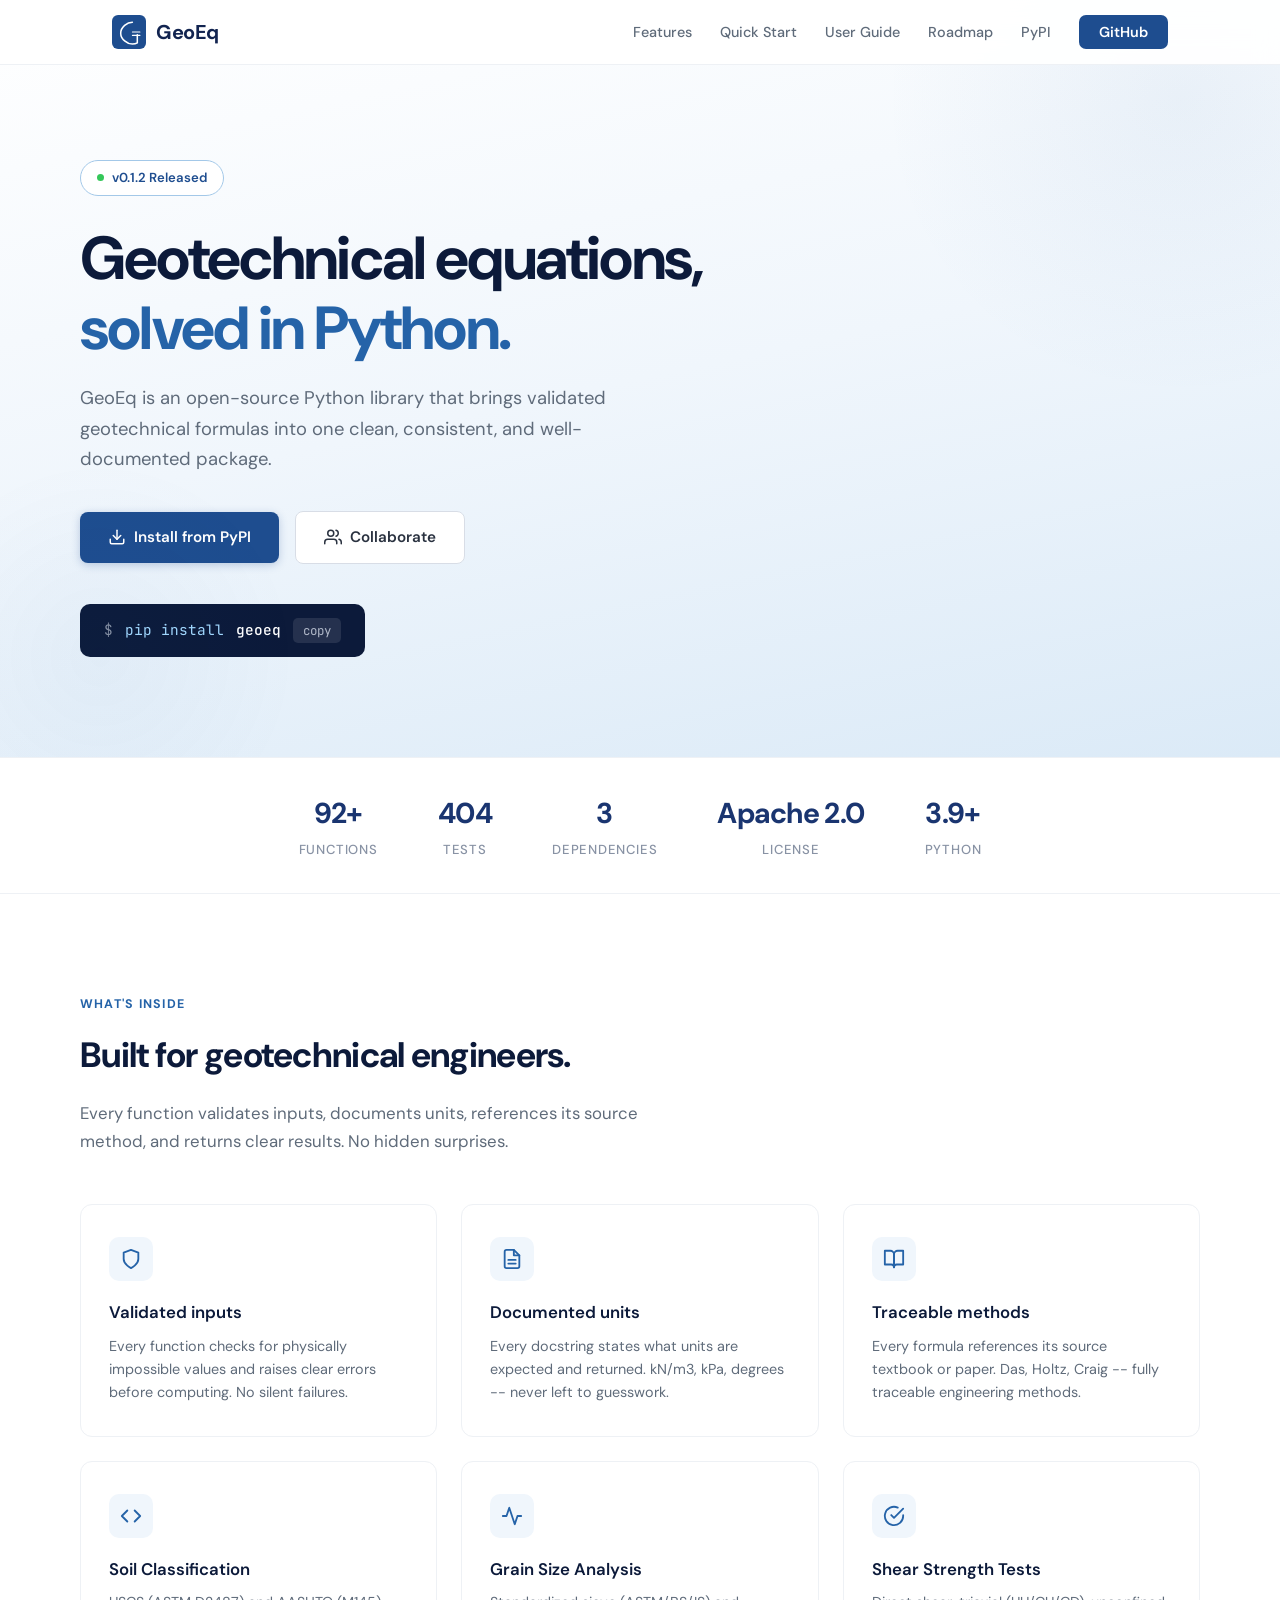
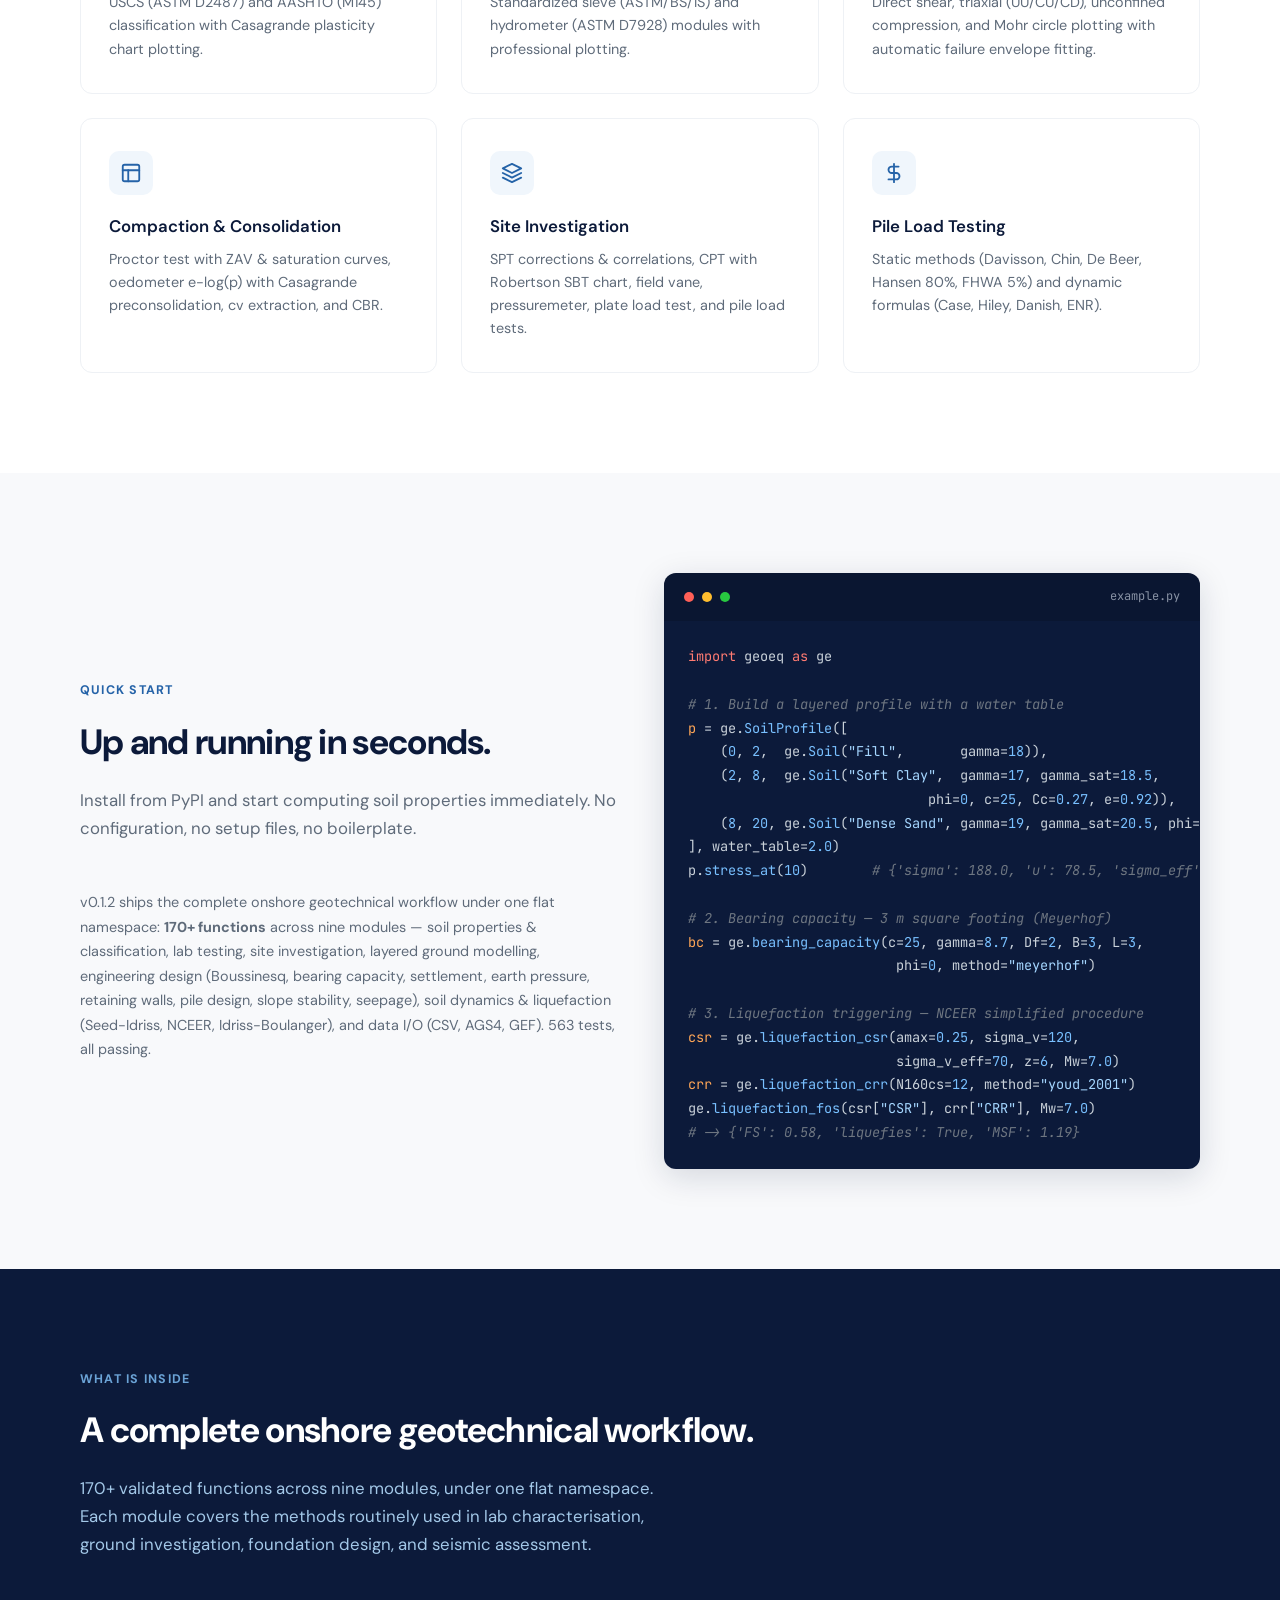
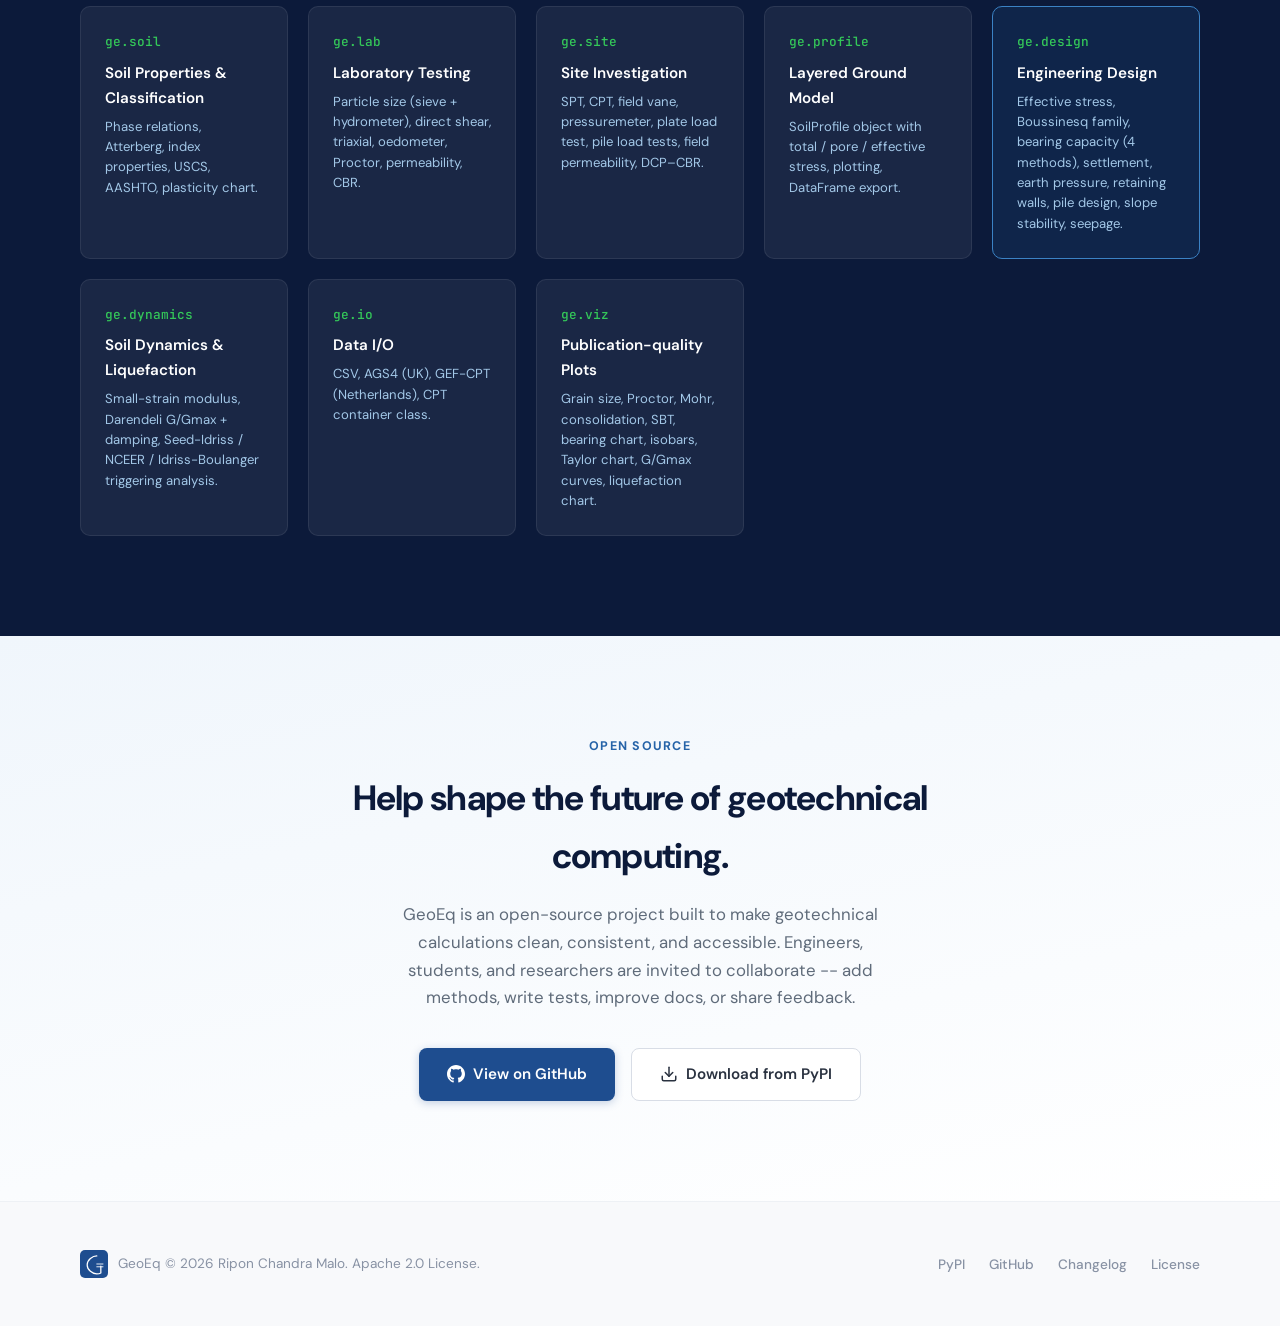
==== commit cda81f1b: "docs: update license references to Apache 2.0 Co-Authored-By: Claude Fable 5 <noreply@anthropic.com>" ====
--- a/index.html
+++ b/index.html
@@ -880,7 +880,7 @@
                 <div class="stat-label">Dependencies</div>
             </div>
             <div class="stat-item">
-                <div class="stat-value">MIT</div>
+                <div class="stat-value">Apache 2.0</div>
                 <div class="stat-label">License</div>
             </div>
             <div class="stat-item">
@@ -1148,7 +1148,7 @@
                     <line id="equals-bottom" x1="307" y1="307" x2="420" y2="307" stroke="#ffffff" stroke-width="16"
                         stroke-linecap="round" />
                 </svg>
-                <span class="footer-text">GeoEq &copy; 2026 Ripon Chandra Malo. MIT License.</span>
+                <span class="footer-text">GeoEq &copy; 2026 Ripon Chandra Malo. Apache 2.0 License.</span>
             </div>
             <ul class="footer-links">
                 <li><a href="https://pypi.org/project/geoeq/" target="_blank">PyPI</a></li>
